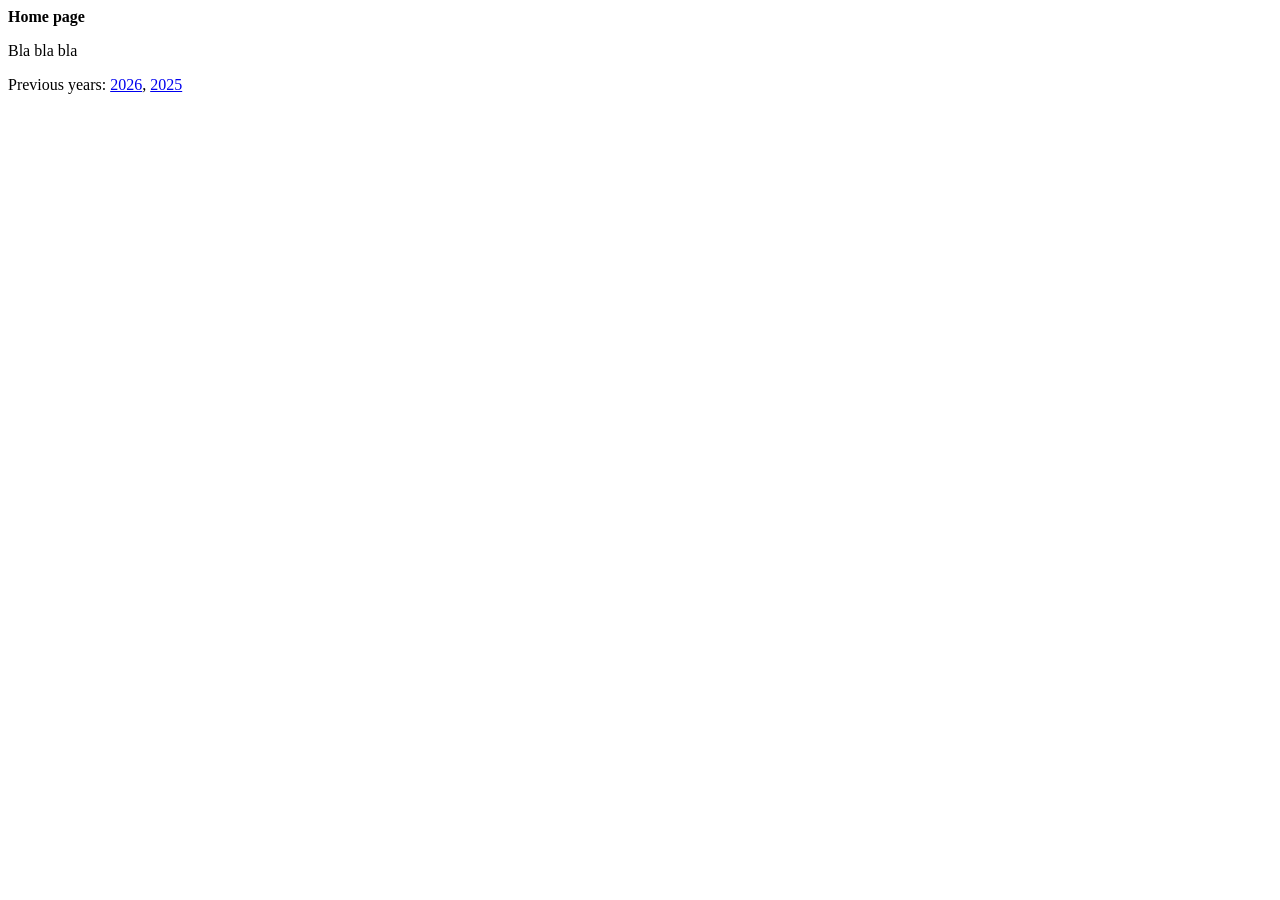
==== index.html @ 24512c8f "init test" ====
<!DOCTYPE HTML>

<html>
<head>
	
 <title>Home page</title>

</head>

<body>
<b>Home page</b>
<p>
Bla bla bla<p>

Previous years:
<a href="2026.html" target="_blank" rel="noopener noreferrer">2026</a>,
<a href="2025.html" target="_blank" rel="noopener noreferrer">2025</a>

</body>
</html>
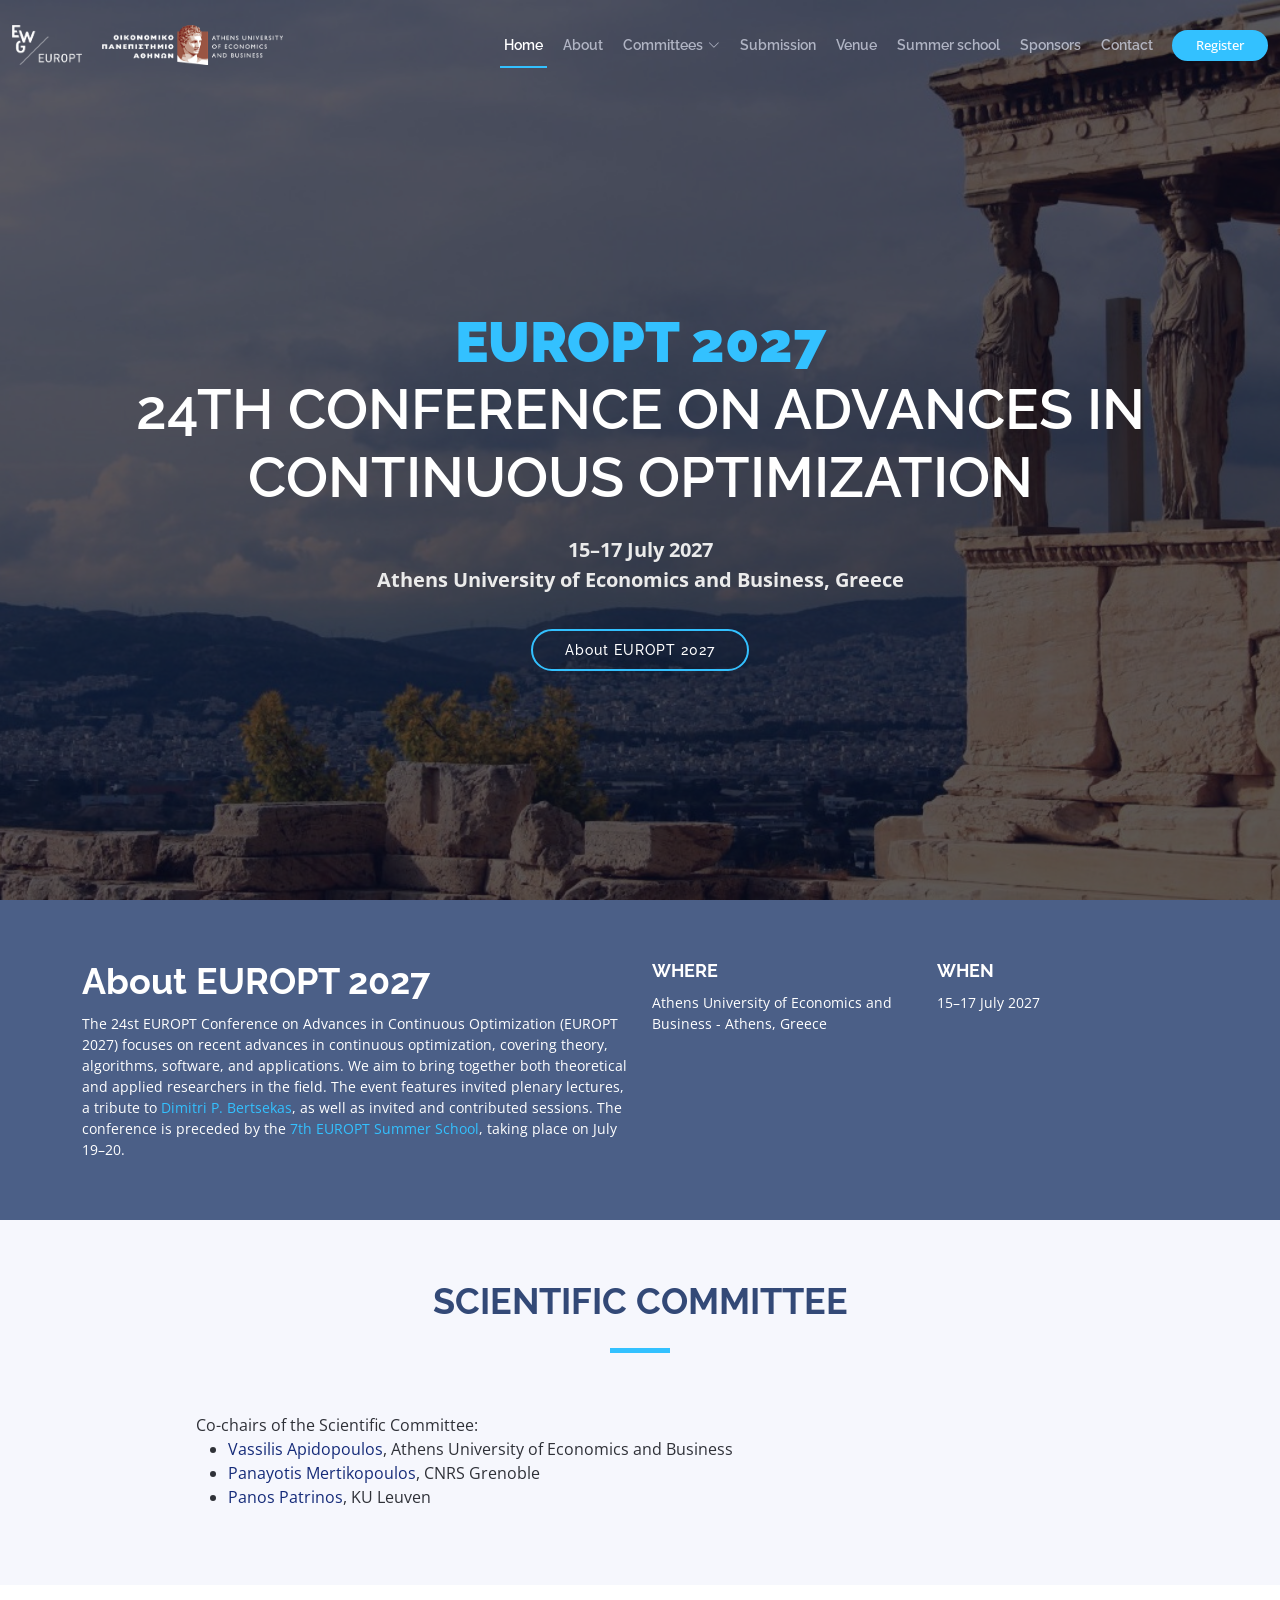
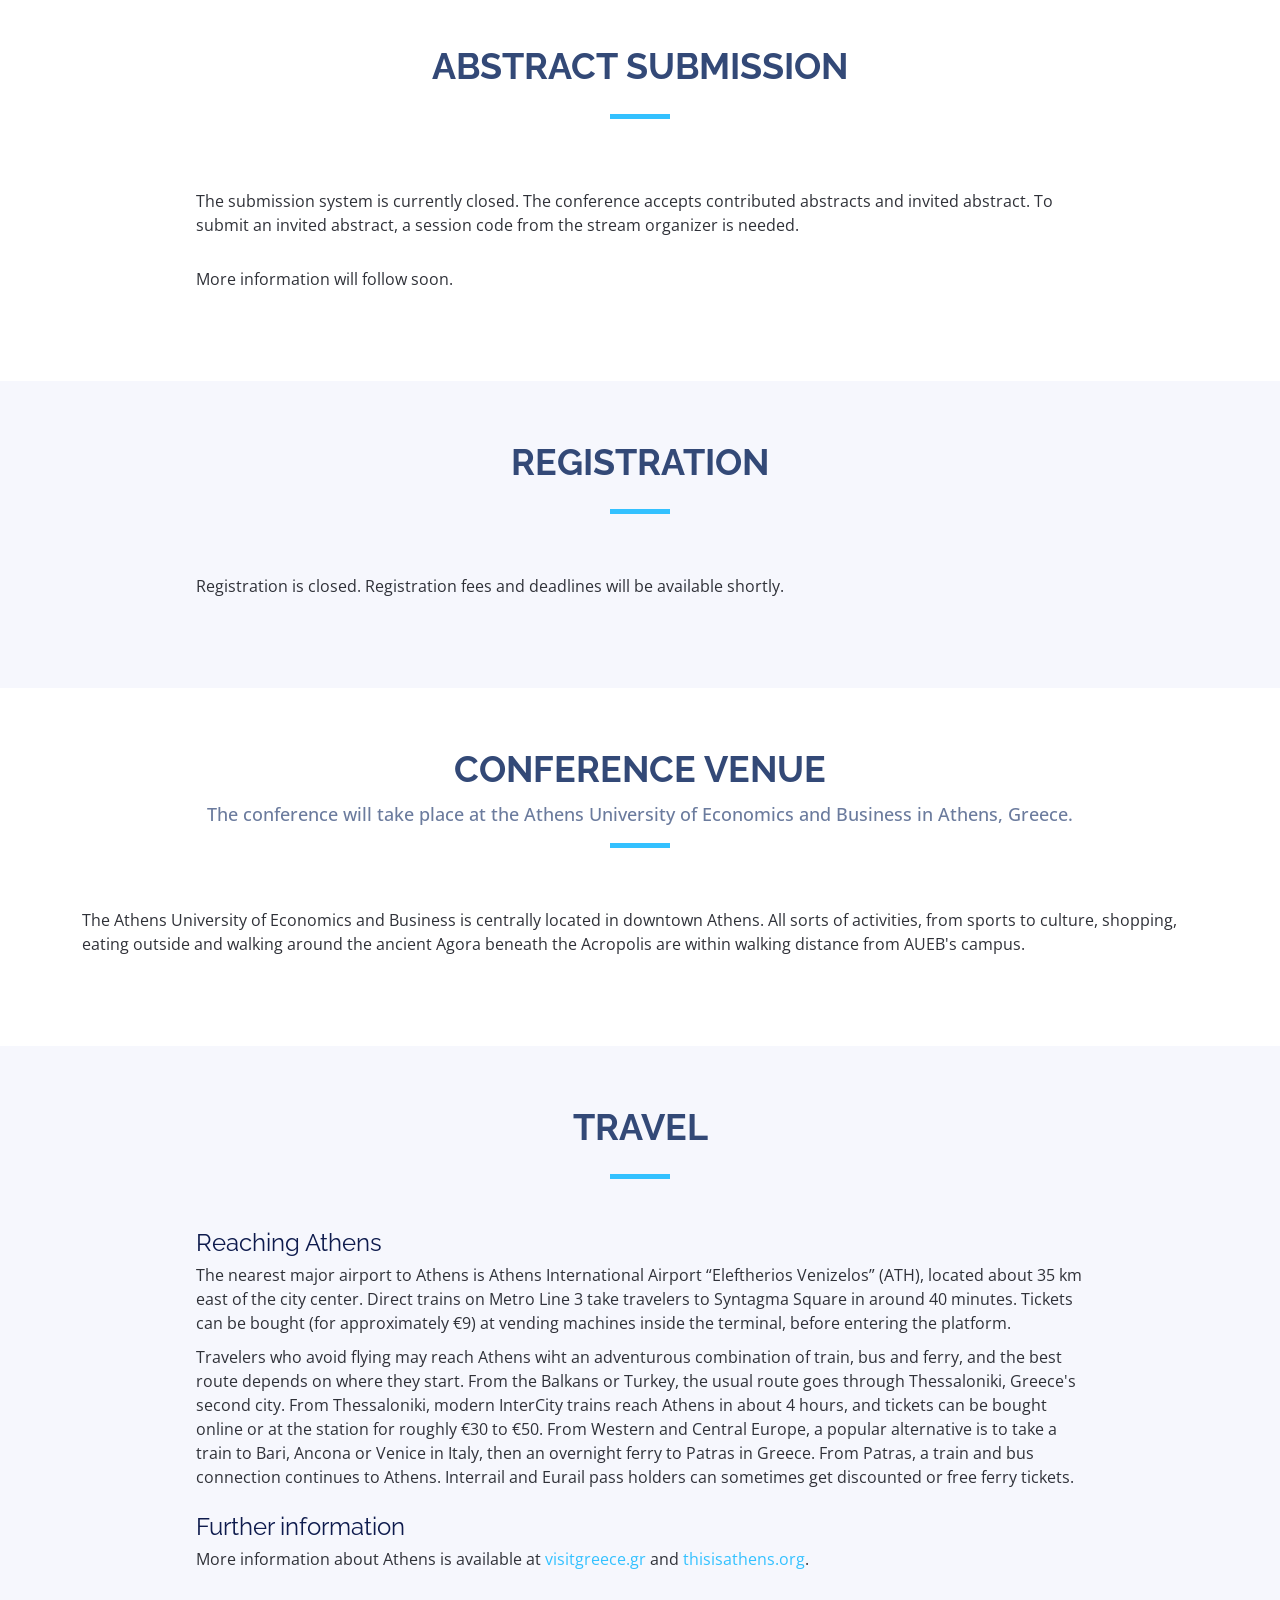
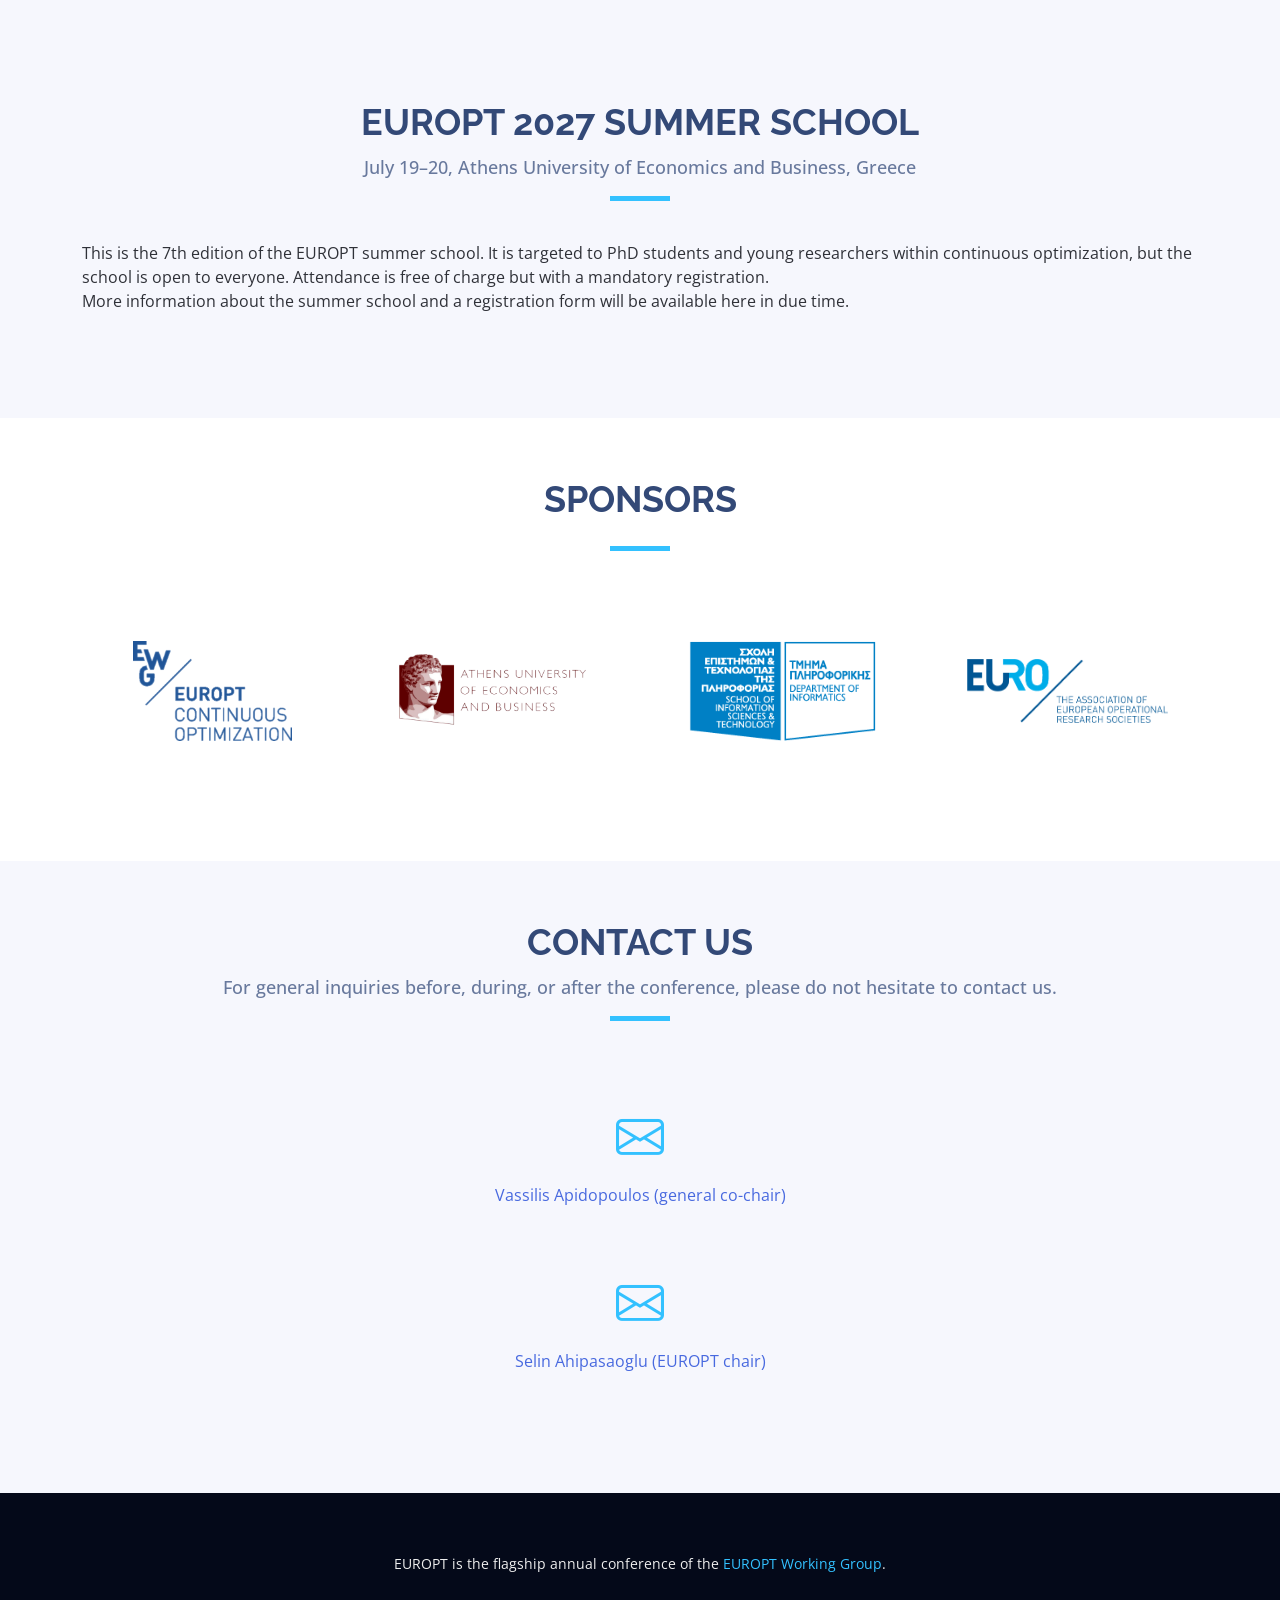
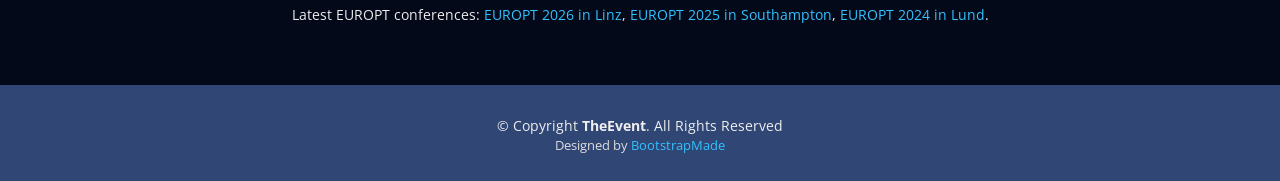
==== commit c9b2034e: "init europt 2027" ====
--- a/index.html
+++ b/index.html
@@ -1,20 +1,489 @@
-<!DOCTYPE HTML>
-
-<html>
+<!DOCTYPE html>
+<html lang="en">
+
 <head>
-	
- <title>Home page</title>
-
+  <meta charset="utf-8">
+  <meta content="width=device-width, initial-scale=1.0" name="viewport">
+  <meta name="robots" content="noindex">
+
+  <title>EUROPT 2027 - Athens University of Economics and Business</title>
+  <meta
+    content="The 24th EUROPT Conference on Advances in Continuous Optimization (EUROPT 2027) focuses on recent advances on continuous optimization, covering theory, algorithms, software, and applications. EUROPT 2027 takes place at Athens University of Economics and Business, Greece, on July 15&#8211;17, 2027."
+    name="description">
+  <meta content="" name="keywords">
+
+  <!-- Favicons -->
+  <link href="assets/europt2027/assets/img/favicon_europt.png" rel="icon">
+  <link href="assets/europt2027/assets/img/apple-touch-icon_EUROPT.png" rel="apple-touch-icon">
+
+  <!-- Google Fonts -->
+  <link href="https://fonts.googleapis.com/css?family=Open+Sans:300,300i,400,400i,700,700i|Raleway:300,400,500,700,800"
+    rel="stylesheet">
+
+  <!-- Vendor CSS Files -->
+  <!--<link href="assets/europt2027/assets/vendor/aos/aos.css" rel="stylesheet">-->
+  <link href="assets/europt2027/assets/vendor/bootstrap/css/bootstrap.min.css" rel="stylesheet">
+  <link href="assets/europt2027/assets/vendor/bootstrap-icons/bootstrap-icons.css" rel="stylesheet">
+  <link href="assets/europt2027/assets/vendor/glightbox/css/glightbox.min.css" rel="stylesheet">
+  <link href="assets/europt2027/assets/vendor/swiper/swiper-bundle.min.css" rel="stylesheet">
+
+  <!-- Template Main CSS File -->
+  <link href="assets/europt2027/assets/css/style.css" rel="stylesheet">
+
+  <!-- =======================================================
+  * Template Name: TheEvent
+  * Updated: Sep 18 2023 with Bootstrap v5.3.2
+  * Template URL: https://bootstrapmade.com/theevent-conference-event-bootstrap-template/
+  * Author: BootstrapMade.com
+  * License: https://bootstrapmade.com/license/
+  ======================================================== -->
 </head>
 
 <body>
-<b>Home page</b>
-<p>
-Bla bla bla<p>
-
-Previous years:
-<a href="2026.html" target="_blank" rel="noopener noreferrer">2026</a>,
-<a href="2025.html" target="_blank" rel="noopener noreferrer">2025</a>
+
+  <!-- ======= Header ======= -->
+  <header id="header" class="d-flex align-items-center ">
+    <div class="container-fluid container-xxl d-flex align-items-center setwidth">
+
+      <div id="logo" class="me-auto">
+        <a href="index.html" class="scrollto">
+          <img src="assets/europt2027/assets/img/EUROPT_logo_white_cropped.png" alt="" title="">
+        </a>
+        &nbsp;&nbsp;&nbsp;
+        <a href="index.html" class="scrollto">
+          <img src="assets/europt2027/assets/img/venue/logo_aueb.png" alt="" title="">
+        </a>
+      </div>
+
+      <!--<nav id="navbar" class="navbar order-last order-lg-0">-->
+      <nav id="navbar" class="navbar custom-order">
+        <ul>
+          <li><a class="nav-link scrollto active" href="index.html#hero">Home</a></li>
+          <li><a class="nav-link scrollto" href="index.html#about">About</a></li>
+          <li class="dropdown"><a href="index.html#" onclick="event.preventDefault();">Committees<i
+                class="bi bi-chevron-down"></i></a>
+            <ul>
+              <li><a class="nav-link scrollto" href="index.html#committee">Scientific Committee</a></li>
+            </ul>
+          </li>
+          <li><a class="nav-link scrollto" href="index.html#submission">Submission</a></li>
+          <li><a class="nav-link scrollto" href="index.html#venue">Venue</a></li>
+          <li><a class="nav-link scrollto" href="index.html#summer-school">Summer school</a></li>
+          <li><a class="nav-link scrollto" href="index.html#supporters">Sponsors</a></li>
+          <li><a class="nav-link scrollto" href="index.html#contact">Contact</a></li>
+        </ul>
+        <i class="bi bi-list mobile-nav-toggle"></i>
+      </nav>
+      <a class="registerbutton scrollto" href="index.html#register">Register</a>
+
+    </div>
+  </header><!-- End Header -->
+
+  <!-- ======= Hero Section ======= -->
+  <section id="hero">
+    <div class="hero-container"> <!-- data-aos="zoom-in" -->
+      <h1 class="mb-4 pb-0"><strong>EUROPT 2027</strong><br>24th Conference on Advances in<br>Continuous Optimization
+      </h1>
+      <p class="mb-4 pb-0">15&#8211;17 July 2027<br>Athens University of Economics and Business, Greece</p>
+      <a href="index.html#about" class="about-btn scrollto">About EUROPT 2027</a>
+    </div>
+  </section><!-- End Hero Section -->
+
+  <main id="main">
+
+    <!-- ======= About Section ======= -->
+    <section id="about">
+      <div class="container position-relative">
+        <div class="row">
+          <div class="col-lg-6">
+            <h2>About EUROPT 2027</h2>
+            <p>The 24st EUROPT Conference on Advances in Continuous Optimization (EUROPT 2027) focuses on recent
+              advances in continuous optimization, covering theory, algorithms, software, and applications. We aim to
+              bring together both theoretical and applied researchers in the field. The event features invited plenary
+              lectures, a tribute to <a href="https://www.mit.edu/~dimitrib/home.html" target="_blank" rel="noopener norefrrer">Dimitri P.
+                Bertsekas</a>, as well as invited and contributed sessions. The conference is preceded by the <a
+                href="index.html#summer-school">7th EUROPT Summer School</a>, taking place on July 19&#8211;20.</p>
+          </div>
+          <div class="col-lg-3">
+            <h3>Where</h3>
+            <p>Athens University of Economics and Business - Athens, Greece</p>
+          </div>
+          <div class="col-lg-3">
+            <h3>When</h3>
+            <p>15&#8211;17 July 2027</p>
+          </div>
+        </div>
+      </div>
+    </section><!-- End About Section -->
+
+
+    <!-- ======= Speakers Section ======= -->
+    <!--<section id="speakers">
+      <div class="container">
+        <div class="section-header">
+          <h2>Plenary Speakers</h2>
+          <p>Plenary speakers at EUROPT 2027.</p>
+        </div>
+        <p>Under construction...</p>
+      </div>
+    </section>-->
+    <!-- End Speakers Section -->
+
+
+
+    <!-- ======= Streams Section ======= -->
+    <!--<section id="streams" class="section-with-bg">
+
+      <div class="container">
+        <div class="section-header">
+          <h2>Streams and stream organizers</h2>
+          <p>The conference will have invited sessions on the following topics.</p>
+        </div>
+        <p>Under construction...</p>
+      </div>
+    </section>-->
+    <!-- End Streams Section -->
+
+
+
+
+    <!-- ======= Schedule Section ======= -->
+    <!-- End Schedule Section -->
+
+
+
+
+    <!-- ======= Committees Section ======= -->
+    <section id="committee" class="section-with-bg">
+
+      <div class="container">
+        <div class="section-header">
+          <h2>Scientific committee</h2>
+          <p></p>
+        </div>
+
+        <div class="row committee-container">
+
+          <div class="committee">
+            Co-chairs of the Scientific Committee:
+            <div class="row">
+
+              <div class="col-md-12">
+
+                <ul>
+                  <li><a href="https://vassilisapid.github.io/" target="_blank" rel="noopener noreferrer">Vassilis Apidopoulos</a>, Athens University of Economics and Business</li>
+                  <li><a href="https://scholar.google.com/citations?user=xsusqPYAAAAJ&hl=en" target="_blank" rel="noopener noreferrer">Panayotis Mertikopoulos</a>, CNRS Grenoble</li>
+                  <li><a href="https://homes.esat.kuleuven.be/~ppatrino/" target="_blank" rel="noopener noreferrer">Panos Patrinos</a>, KU Leuven</li>
+                </ul>
+
+              </div>
+            </div>
+          </div>
+        </div>
+      </div>
+    </section><!-- End Committees Section -->
+
+
+
+
+    <!-- ======= Submission Section ======= -->
+    <section id="submission">
+
+      <div class="container">
+        <div class="section-header">
+          <h2>Abstract Submission</h2>
+          <p></p>
+        </div>
+
+        <div class="row submission-container">
+
+          <div class="submission">
+
+            <div class="row">
+
+              <div class="col-md-12">
+                <p>The submission system is currently closed.
+                  The conference accepts contributed abstracts and invited abstract. To submit an invited abstract, a
+                  session code from the stream organizer is needed.</p>
+
+                  <p>More information will follow soon.</p>
+                  <!--Please, find our call for contributions <a
+                    href="assets/europt2027/assets/pdfs/call_for_papers.pdf" target="_blank"
+                    rel="noopener norefrrer">here</a>.-->
+
+
+
+                <!--<h4>Important dates</h4>
+                <p>
+                  Abstract submission deadline: ..., 2027<br>
+                  Abstract acceptance: ..., 2027
+                </p>-->
+              </div>
+            </div>
+
+          </div>
+
+        </div>
+      </div>
+
+    </section><!-- End Submission Section -->
+
+
+
+    <!-- ======= Register Section ======= -->
+    <section id="register" class="section-with-bg">
+      <div class="container">
+
+        <div class="section-header">
+          <h2>Registration</h2>
+          <p></p>
+        </div>
+
+        <div class="row register-container">
+
+          <div class="register">
+
+            <div class="row">
+              <div class="col-lg-12">
+                <p>Registration is closed. Registration fees and deadlines will be available shortly.
+
+    </section><!-- End Register Section -->
+
+
+
+    <!-- ======= Venue Section ======= -->
+    <section id="venue">
+
+      <div class="container">
+
+        <div class="section-header">
+          <h2>Conference Venue</h2>
+          <p>The conference will take place at the Athens University of Economics and Business in Athens, Greece.</p>
+        </div>
+
+        <div class="row g-0">
+          <p>The Athens University of Economics and Business is centrally located in downtown Athens. All sorts of activities, from sports to culture, shopping, eating outside and walking around the ancient Agora beneath the Acropolis are within walking distance from AUEB's campus.</p>
+        </div>
+
+      </div>
+
+    </section><!-- End Venue Section -->
+
+
+    <!-- ======= Travel Section ======= -->
+    <section id="travel" class="section-with-bg">
+
+      <div class="container">
+        <div class="section-header">
+          <h2>Travel</h2>
+          <p></p>
+        </div>
+
+        <div class="row travel-container">
+
+          <div class="travel">
+            <h4>Reaching Athens</h4>
+            <p>The nearest major airport to Athens is Athens International Airport “Eleftherios Venizelos” (ATH), located about 35 km east of the city center.
+              Direct trains on Metro Line 3 take travelers to Syntagma Square in around 40 minutes. Tickets can be bought (for approximately &#x20AC;9) at vending 
+              machines inside the terminal, before entering the platform.</p>
+
+            <p>Travelers who avoid flying may reach Athens wiht an adventurous combination of train, bus and ferry, and the best route depends on where they start.
+              From the Balkans or Turkey, the usual route goes through Thessaloniki, Greece's second city.
+              From Thessaloniki, modern InterCity trains reach Athens in about 4 hours, and tickets can be bought online or at the station for roughly &#x20AC;30 to &#x20AC;50.
+              From Western and Central Europe, a popular alternative is to take a train to Bari, Ancona or Venice in Italy, then an overnight ferry to Patras in Greece.
+              From Patras, a train and bus connection continues to Athens. Interrail and Eurail pass holders can sometimes get discounted or free ferry tickets.</p>
+
+            <br>
+
+            <h4>Further information</h4>
+            <p>
+              More information about Athens is available at
+              <a href="https://www.visitgreece.gr/en/mainland/attica/athens" target="_blank" rel="noopener norefrrer">visitgreece.gr</a>
+              and
+              <a href="https://www.thisisathens.org/" target="_blank" rel="noopener norefrrer">thisisathens.org</a>.
+            </p>
+          </div>
+
+        </div>
+      </div>
+
+    </section><!-- End Travel Section -->
+
+
+
+    
+
+    <!-- ======= Organizers Section ======= -->
+    <!--<section id="organizers">
+      <div class="container">
+        <div class="section-header">
+          <h2>Organizing Committee</h2>
+        </div>
+        Under construction...
+      </div>
+
+    </section>-->
+    <!-- End Organizers Section -->
+
+
+
+
+    <!-- ======= Summer School Details Section ======= -->
+    <section id="summer-school" class="section-with-bg">
+      <div class="container">
+        <div class="section-header">
+          <h2 class="speaker-title">EUROPT 2027 Summer School</h2>
+          <p>July 19&#8211;20, Athens University of Economics and Business, Greece</p>
+        </div>
+        <div class="row">
+          <div class="col-md-12 summer-school-info">
+            This is the 7th edition of the EUROPT summer school. It is targeted to PhD students and young researchers within continuous optimization, but the school is open to everyone.
+            Attendance is free of charge but with a mandatory registration.
+            
+            <p>More information about the summer school and a registration form will be available here in due time.</p>
+          </div>
+        </div>
+      </div>
+
+    </section>
+
+
+
+
+
+
+    <!-- ======= Supporters Section ======= -->
+    <section id="supporters">
+
+      <div class="container">
+        <div class="section-header">
+          <h2>Sponsors</h2>
+        </div>        
+
+        <div class="row no-gutters supporters-wrap clearfix justify-content-center rol-cols-lg-3">
+
+          <div class="col-lg-3 col-md-3 col-6">
+            <div class="supporter-logo">
+              <a href="https://www.euro-online.org/websites/continuous-optimization/" target="_blank"
+                rel="noopener norefrrer"><img src="assets/europt2027/assets/img/supporters/EUROPT_logo_transp.png"
+                  class="img-fluid" alt=""></a>
+            </div>
+          </div>
+
+          <div class="col-lg-3 col-md-4 col-6">
+            <div class="supporter-logo">
+              <a href="https://www.aueb.gr" target="_blank" rel="noopener norefrrer"><img
+                  src="assets/europt2027/assets/img/supporters/aueb.png" class="img-fluid" alt=""></a>
+            </div>
+          </div>
+
+          <div class="col-lg-3 col-md-3 col-6">
+            <div class="supporter-logo">
+              <a href="https://www.dept.aueb.gr/en/cs" target="_blank" rel="noopener norefrrer"><img
+                  src="assets/europt2027/assets/img/supporters/aueb_informatics.png" class="img-fluid" alt=""></a>
+            </div>
+          </div>
+
+          <div class="col-lg-3 col-md-4 col-6">
+            <div class="supporter-logo">
+              <a href="https://www.euro-online.org/" target="_blank" rel="noopener norefrrer"><img
+                  src="assets/europt2027/assets/img/supporters/Euro_Logo2.png" class="img-fluid" alt="">
+              </a>
+            </div>
+          </div>
+        </div>
+
+      </div>
+
+    </section><!-- End Sponsors Section -->
+
+
+
+    <!-- ======= Contact Section ======= -->
+    <section id="contact" class="section-with-bg">
+
+      <div class="container">
+
+        <div class="section-header">
+          <h2>Contact Us</h2>
+          <p>For general inquiries before, during, or after the conference, please do not hesitate to contact us.</p>
+        </div>
+
+        <div class="row contact-info">
+          <center>
+            
+              <div class="contact-email">
+                <a href="mailto:vassilis.apid@aueb.gr"><i class="bi bi-envelope"></i></a>
+                <p><a href="mailto:vassilis.apid@aueb.gr">Vassilis Apidopoulos (general co-chair)</a></p>
+              </div>
+            
+            <!--<div class="col-md-4">-->
+              <div class="contact-email">
+                <a href="mailto:S.D.Ahipasaoglu@soton.ac.uk"><i class="bi bi-envelope"></i></a>
+                <p><a href="mailto:S.D.Ahipasaoglu@soton.ac.uk">Selin Ahipasaoglu (EUROPT chair)</a></p>
+              </div>
+          </center>
+        </div>
+      </div>
+    </section><!-- End Contact Section -->
+
+  </main><!-- End #main -->
+
+  <!-- ======= Footer ======= -->
+
+  <footer id="footer">
+    <div class="footer-top">
+      <div class="container">
+        <div class="row">
+
+
+          <center>
+            <p>EUROPT is the flagship annual conference of the <a
+                href="https://www.euro-online.org/websites/continuous-optimization/" target="_blank"
+                rel="noopener noreferrer">EUROPT Working Group</a>.</p>
+            <p>Latest EUROPT conferences:
+              <a href="https://www.jku.at/en/institute-of-business-analytics-and-technology-transformation/conference-europt-2026/" target="_blank" rel="noopener noreferrer">EUROPT 2026 in Linz</a>,
+              <a href="https://europt2025.org/" target="_blank" rel="noopener noreferrer">EUROPT 2025 in Southampton</a>,
+              <a href="https://europt2024.event.lu.se/" target="_blank" rel="noopener noreferrer">EUROPT 2024 in Lund</a>.
+            </p>
+          </center>
+
+        </div>
+
+      </div>
+    </div>
+    </div>
+
+
+    <div class="container">
+      <div class="copyright">
+        &copy; Copyright <strong>TheEvent</strong>. All Rights Reserved
+      </div>
+      <div class="credits">
+        <!--
+        All the links in the footer should remain intact.
+        You can delete the links only if you purchased the pro version.
+        Licensing information: https://bootstrapmade.com/license/
+        Purchase the pro version with working PHP/AJAX contact form: https://bootstrapmade.com/buy/?theme=TheEvent
+      -->
+        Designed by <a href="https://bootstrapmade.com/" target="_blank">BootstrapMade</a>
+      </div>
+    </div>
+  </footer><!-- End  Footer -->
+
+  <a href="index.html#" class="back-to-top d-flex align-items-center justify-content-center"><i
+      class="bi bi-arrow-up-short"></i></a>
+
+  <!-- Vendor JS Files -->
+  <!--  <script src="assets/europt2027/assets/vendor/aos/aos.js"></script>-->
+  <script src="assets/europt2027/assets/vendor/bootstrap/js/bootstrap.bundle.min.js"></script>
+  <script src="assets/europt2027/assets/vendor/glightbox/js/glightbox.min.js"></script>
+  <script src="assets/europt2027/assets/vendor/swiper/swiper-bundle.min.js"></script>
+  <script src="assets/europt2027/assets/vendor/php-email-form/validate.js"></script>
+
+  <!-- Template Main JS File -->
+  <script src="assets/europt2027/assets/js/main.js"></script>
 
 </body>
-</html>
+
+</html>
--- a/assets/europt2027/assets/css/style.css
+++ b/assets/europt2027/assets/css/style.css
@@ -0,0 +1,2464 @@
+/**
+* Template Name: TheEvent
+* Updated: Sep 18 2023 with Bootstrap v5.3.2
+* Template URL: https://bootstrapmade.com/theevent-conference-event-bootstrap-template/
+* Author: BootstrapMade.com
+* License: https://bootstrapmade.com/license/
+*/
+
+/*--------------------------------------------------------------
+# General
+--------------------------------------------------------------*/
+body {
+  background: #fff;
+  color: #2f3138;
+  font-family: "Open Sans", sans-serif;
+}
+
+a {
+    /*color: #f82249;*/
+    color: #33C1FF;
+  text-decoration: none;
+  transition: 0.5s;
+}
+
+a:hover,
+a:active,
+a:focus {
+    /*color: #f8234a;*/
+    color: #33C1FF;
+  outline: none;
+  text-decoration: none;
+}
+
+p {
+  padding: 0;
+  margin: 0 0 30px 0;
+}
+
+h1,
+h2,
+h3,
+h4,
+h5,
+h6 {
+  font-family: "Raleway", sans-serif;
+  font-weight: 400;
+  margin: 0 0 20px 0;
+  padding: 0;
+  color: #0e1b4d;
+}
+
+.main-page {
+  margin-top: 70px;
+}
+
+/* Prelaoder */
+#preloader {
+  position: fixed;
+  left: 0;
+  top: 0;
+  z-index: 999;
+  width: 100%;
+  height: 100%;
+  overflow: visible;
+  background: #fff url("https://europt2024.event.lu.se/assets/img/preloader.svg") no-repeat center center;
+}
+
+/*--------------------------------------------------------------
+# Back to top button
+--------------------------------------------------------------*/
+.back-to-top {
+  position: fixed;
+  visibility: hidden;
+  opacity: 0;
+  right: 15px;
+  bottom: 15px;
+  z-index: 996;
+  /*background: #f82249;*/
+  background: #33C1FF;
+  width: 40px;
+  height: 40px;
+  border-radius: 50px;
+  transition: all 0.4s;
+}
+
+.back-to-top i {
+  font-size: 28px;
+  color: #fff;
+  line-height: 0;
+}
+
+.back-to-top:hover {
+    /*background: #f94a6a;*/
+      background: #33C1FF;
+  color: #fff;
+}
+
+.back-to-top.active {
+  visibility: visible;
+  opacity: 1;
+}
+
+/* Sections Header
+--------------------------------*/
+.section-header {
+  margin-bottom: 60px;
+  position: relative;
+  padding-bottom: 20px;
+}
+
+.section-header::before {
+  content: "";
+  position: absolute;
+  display: block;
+  width: 60px;
+  height: 5px;
+/*  background: #f82249;*/
+  background: #33C1FF;
+  bottom: 0;
+  left: calc(50% - 30px);
+}
+
+.section-header h2 {
+  font-size: 36px;
+  text-transform: uppercase;
+  text-align: center;
+  font-weight: 700;
+  margin-bottom: 10px;
+  color: rgba(44, 67, 115, 0.97);
+}
+
+.section-header p {
+  text-align: center;
+  padding: 0;
+  margin: 0;
+  font-size: 18px;
+  font-weight: 500;
+  /*color: #9195a2;*/
+  color: rgba(44, 67, 115, 0.7);
+}
+
+.section-with-bg {
+  background-color: #f6f7fd;
+}
+
+/*--------------------------------------------------------------
+# Header
+--------------------------------------------------------------*/
+#header {
+  height: 90px;
+  position: fixed;
+  left: 0;
+  top: 0;
+  right: 0;
+  transition: all 0.5s;
+  z-index: 997;
+  /*width: 100%; 
+    box-sizing: border-box; 
+    overflow-x: hidden;  */
+  /*width: 100vw;*/
+}
+
+#header .setwidth {
+    width: 100vw;
+}
+
+
+#header.header-scrolled,
+#header.header-inner {
+    /*background: rgba(6, 12, 34, 0.98); default color*/
+    background: rgba(44, 67, 115, 0.98); /*color #2c4373*/
+  height: 70px;
+}
+
+#header #logo h1 {
+  font-size: 36px;
+  margin: 0;
+  font-family: "Raleway", sans-serif;
+  font-weight: 700;
+  letter-spacing: 3px;
+  text-transform: uppercase;
+}
+
+#header #logo h1 span {
+    /*color: #f82249;*/
+    color: #33C1FF;
+}
+
+#header #logo h1 a,
+#header #logo h1 a:hover {
+  color: #fff;
+}
+
+#header #logo img {
+  padding: 0;
+  margin: 0;
+  max-height: 40px;
+}
+
+@media (max-width: 1180px) {
+  #header #logo img {
+    max-height: 30px;
+  }
+}
+
+
+/*--------------------------------------------------------------
+# Register Button
+--------------------------------------------------------------*/
+.registerbutton {
+  color: #fff;
+  /*background: #f82249;*/
+  background: #33C1FF;
+  padding: 7px 22px;
+  margin: 0 0 0 15px;
+  border-radius: 50px;
+  /*border: 2px solid #f82249;*/
+  border: 2px solid #33C1FF;
+  
+  transition: all ease-in-out 0.3s;
+  font-weight: 500;
+  line-height: 1;
+  font-size: 13px;
+  white-space: nowrap;
+}
+
+.registerbutton:hover {
+  background: none;
+  color: #fff;
+}
+
+.registerbutton:focus {
+  color: #fff;
+}
+
+@media (max-width: 992px) {
+  .registerbutton {
+    margin: 0 15px 0 0;
+  }
+}
+
+/*--------------------------------------------------------------
+# Navigation Menu
+--------------------------------------------------------------*/
+/**
+* Desktop Navigation 
+*/
+.navbar {
+    padding: 0;
+}
+
+.navbar ul {
+  margin: 0;
+  padding: 0;
+  display: flex;
+  list-style: none;
+  align-items: center;
+}
+
+.navbar li {
+  position: relative;
+}
+
+.navbar>ul>li {
+  white-space: nowrap;
+  padding: 10px 0 10px 12px;
+}
+
+.navbar span,
+.navbar a,
+.navbar a:focus {
+  display: flex;
+  align-items: center;
+  justify-content: space-between;
+  color: rgba(202, 206, 221, 0.8);
+  font-family: "Raleway", sans-serif;
+  font-weight: 600;
+  font-size: 14px;
+  white-space: nowrap;
+  transition: 0.3s;
+  position: relative;
+  padding: 6px 4px;
+}
+
+.navbar a i,
+.navbar a:focus i {
+  font-size: 12px;
+  line-height: 0;
+  margin-left: 5px;
+}
+
+.navbar>ul>li>span:before,
+.navbar>ul>li>a:before {
+  content: "";
+  position: absolute;
+  width: 0;
+  height: 2px;
+  bottom: -6px;
+  left: 0;
+  /*background-color: #f82249;*/
+  background-color: #33c1ff;
+  visibility: hidden;
+  transition: all 0.3s ease-in-out 0s;
+}
+
+.navbar span:hover:before,
+.navbar li:hover>span:before,
+.navbar a:hover:before,
+.navbar li:hover>a:before,
+.navbar .active:before {
+  visibility: visible;
+  width: 100%;
+}
+
+.navbar span:hover,
+.navbar a:hover,
+.navbar .active,
+.navbar .active:focus,
+.navbar li:hover>a {
+  color: #fff;
+}
+
+.navbar .dropdown ul {
+  display: block;
+  position: absolute;
+  left: 12px;
+  top: calc(100% + 30px);
+  margin: 0;
+  padding: 10px 0;
+  z-index: 99;
+  opacity: 0;
+  visibility: hidden;
+  background: #fff;
+  box-shadow: 0px 0px 30px rgba(127, 137, 161, 0.25);
+  transition: 0.3s;
+}
+
+.navbar .dropdown ul li {
+  min-width: 200px;
+}
+
+.navbar .dropdown ul a {
+  padding: 10px 20px;
+  font-size: 14px;
+  text-transform: none;
+  color: #060c22;/*2c4373*/
+}
+
+.navbar .dropdown ul a i {
+  font-size: 12px;
+}
+
+.navbar .dropdown ul a:hover,
+.navbar .dropdown ul .active:hover,
+.navbar .dropdown ul li:hover>a {
+    /*color: #f82249;*/
+    color: #33c1ff;
+}
+
+.navbar .dropdown>ul>li> a:focus {
+ color: #060c22;
+}
+
+.navbar .dropdown:hover>ul {
+  opacity: 1;
+  top: 100%;
+  visibility: visible;
+}
+
+.navbar .dropdown .dropdown ul {
+  top: 0;
+  left: calc(100% - 30px);
+  visibility: hidden;
+}
+
+.navbar .dropdown .dropdown:hover>ul {
+  opacity: 1;
+  top: 0;
+  left: 100%;
+  visibility: visible;
+}
+
+@media (max-width: 1366px) {
+  .navbar .dropdown .dropdown ul {
+    left: -90%;
+  }
+
+  .navbar .dropdown .dropdown:hover>ul {
+    left: -100%;
+  }
+}
+
+.custom-order {
+    order: 1; /* Default order */
+}
+
+@media (min-width: 1180px) {
+    .custom-order {
+        order: 0; /* New order at your custom breakpoint */
+    }
+}
+
+
+/**
+* Mobile Navigation 
+*/
+.mobile-nav-toggle {
+  color: #fff;
+  font-size: 28px;
+  cursor: pointer;
+  display: none;
+  line-height: 0;
+  transition: 0.5s;
+}
+
+@media (max-width: 1180px) {
+  .mobile-nav-toggle {
+    display: block;
+  }
+
+  .navbar ul {
+    display: none;
+  }
+}
+
+.navbar-mobile {
+  position: fixed;
+  overflow: hidden;
+  top: 0;
+  right: 0;
+  left: 0;
+  bottom: 0;
+  /*background: rgba(0, 0, 0, 0.9);*/
+  background: rgba(44, 67, 115, 0.98);
+  transition: 0.3s;
+  z-index: 999;
+}
+
+.navbar-mobile .mobile-nav-toggle {
+  position: absolute;
+  top: 15px;
+  right: 15px;
+}
+
+.navbar-mobile ul {
+  display: block;
+  position: absolute;
+  top: 55px;
+  right: 15px;
+  bottom: 15px;
+  left: 15px;
+  padding: 10px 0;
+  background-color: #fff;
+  overflow-y: auto;
+  transition: 0.3s;
+}
+
+.navbar-mobile>ul>li {
+  padding: 0;
+}
+
+
+.navbar-mobile span:hover:before,
+.navbar-mobile li:hover>span:before,
+.navbar-mobile a:hover:before,
+.navbar-mobile li:hover>a:before,
+.navbar-mobile .active:before {
+  visibility: hidden;
+}
+
+.navbar-mobile span,
+.navbar-mobile span:focus,
+.navbar-mobile a,
+.navbar-mobile a:focus {
+  padding: 10px 20px;
+  font-size: 15px;
+  /*color: #060c22;*/
+  color: rgba(44, 67, 115, 0.98); /*color #2c4373*/
+}
+
+.navbar-mobile span:hover,
+.navbar-mobile li:hover>span,
+.navbar-mobile a:hover,
+.navbar-mobile .active,
+.navbar-mobile li:hover>a {
+    /*color: #f82249;*/
+    color: #33c1ff;
+}
+
+.navbar-mobile .getstarted,
+.navbar-mobile .getstarted:focus {
+  margin: 15px;
+}
+
+.navbar-mobile .dropdown ul {
+  position: static;
+  display: none;
+  margin: 10px 20px;
+  padding: 10px 0;
+  z-index: 99;
+  opacity: 1;
+  visibility: visible;
+  background: #fff;
+  box-shadow: 0px 0px 30px rgba(127, 137, 161, 0.25);
+}
+
+.navbar-mobile .dropdown ul li {
+  min-width: 200px;
+}
+
+.navbar-mobile .dropdown ul span,
+.navbar-mobile .dropdown ul a {
+  padding: 10px 20px;
+}
+
+.navbar-mobile .dropdown ul span i,
+.navbar-mobile .dropdown ul a i {
+    font-size: 12px;
+}
+
+.navbar-mobile .dropdown ul span:hover,
+.navbar-mobile .dropdown ul li:hover>span,
+.navbar-mobile .dropdown ul a:hover,
+.navbar-mobile .dropdown ul .active:hover,
+.navbar-mobile .dropdown ul li:hover>a {
+    /*color: #f82249;*/
+    color: #33c1ff;
+}
+
+.navbar-mobile .dropdown>.dropdown-active {
+  display: block;
+}
+
+/*--------------------------------------------------------------
+# Hero Section
+--------------------------------------------------------------*/
+#hero {
+  width: 100%;
+  height: 100vh;
+  /*background: url(../img/hero-bg.jpg) top center;*/
+  background: url(../img/venue/acropolis_athens.jpg) top center;
+  background-size: cover;
+  overflow: hidden;
+  position: relative;
+}
+
+@media (min-width: 1024px) {
+  #hero {
+    background-attachment: fixed;
+  }
+}
+
+#hero:before {
+  content: "";
+  background: rgba(6, 12, 34, 0.65);
+  position: absolute;
+  bottom: 0;
+  top: 0;
+  left: 0;
+  right: 0;
+}
+
+#hero .copyright-text {
+    position: absolute;
+    bottom: 10px; 
+    right: 10px; 
+    color: white; 
+    /*background-color: rgba(0, 0, 0, 0.5); */
+    padding: 5px;
+    font-size: 0.9em;
+}
+
+#hero .hero-container {
+  position: absolute;
+  bottom: 0;
+  left: 0;
+  top: 90px;
+  right: 0;
+  display: flex;
+  justify-content: center;
+  align-items: center;
+  flex-direction: column;
+  text-align: center;
+  padding: 0 15px;
+  /* Center content vertically */
+  /* height: calc(100% - 90px); Adjust the height based on the top property */
+  /* Shift content upwards by 20% */
+  /* transform: translateY(0%); */
+}
+
+@media (max-width: 991px) {
+  #hero .hero-container {
+    top: 70px;
+  }
+}
+
+#hero h1 {
+  color: #fff;
+  font-family: "Raleway", sans-serif;
+  font-size: 56px;
+  font-weight: 600;
+  text-transform: uppercase;
+}
+
+#hero h1 span {
+    /*color: #f82249;*/
+    /*color: rgba(50,100,150,1);*/
+    color: #33C1FF;
+}
+
+#hero h1 strong {
+    /*color: #f82249;*/
+    /*color: rgba(50,100,150,1);*/
+    color: #33C1FF;
+}
+
+@media (max-width: 991px) {
+  #hero h1 {
+    font-size: 34px;
+  }
+}
+
+#hero p {
+  color: #ebebeb;
+  font-weight: 700;
+  font-size: 20px;
+}
+
+@media (max-width: 991px) {
+  #hero p {
+    font-size: 16px;
+  }
+}
+
+#hero .play-btn {
+  width: 94px;
+  height: 94px;
+  /*background: radial-gradient(#f82249 50%, rgba(101, 111, 150, 0.15) 52%);*/
+  background: radial-gradient(#33c1ff 50%, rgba(101, 111, 150, 0.15) 52%);
+  border-radius: 50%;
+  display: block;
+  position: relative;
+  overflow: hidden;
+}
+
+#hero .play-btn::after {
+  content: "";
+  position: absolute;
+  left: 50%;
+  top: 50%;
+  transform: translateX(-40%) translateY(-50%);
+  width: 0;
+  height: 0;
+  border-top: 10px solid transparent;
+  border-bottom: 10px solid transparent;
+  border-left: 15px solid #fff;
+  z-index: 100;
+  transition: all 400ms cubic-bezier(0.55, 0.055, 0.675, 0.19);
+}
+
+#hero .play-btn:before {
+  content: "";
+  position: absolute;
+  width: 120px;
+  height: 120px;
+  animation-delay: 0s;
+  animation: pulsate-btn 2s;
+  animation-direction: forwards;
+  animation-iteration-count: infinite;
+  animation-timing-function: steps;
+  opacity: 1;
+  border-radius: 50%;
+  /*border: 2px solid rgba(163, 163, 163, 0.4);*/
+  border: 2px solid rgba(51, 193, 255, 0.4);
+  top: -15%;
+  left: -15%;
+  /*background: rgba(198, 16, 0, 0);*/
+  background: rgba(51, 193, 255, 0);
+}
+
+#hero .play-btn:hover::after {
+    /*border-left: 15px solid #f82249;*/
+    border-left: 15px solid #33c1ff;
+  transform: scale(20);
+}
+
+#hero .play-btn:hover::before {
+  content: "";
+  position: absolute;
+  left: 50%;
+  top: 50%;
+  transform: translateX(-40%) translateY(-50%);
+  width: 0;
+  height: 0;
+  border: none;
+  border-top: 10px solid transparent;
+  border-bottom: 10px solid transparent;
+  border-left: 15px solid #fff;
+  z-index: 200;
+  animation: none;
+  border-radius: 0;
+}
+
+#hero .about-btn {
+  font-family: "Raleway", sans-serif;
+  font-weight: 500;
+  font-size: 14px;
+  letter-spacing: 1px;
+  display: inline-block;
+  padding: 12px 32px;
+  border-radius: 50px;
+  transition: 0.5s;
+  line-height: 1;
+  margin: 10px;
+  color: #fff;
+  animation-delay: 0.8s;
+  /*border: 2px solid #f82249;*/
+  border: 2px solid #33c1ff;
+}
+
+#hero .about-btn:hover {
+    /*background: #f82249;*/
+    background: #33c1ff;
+  color: #fff;
+}
+
+@keyframes pulsate-btn {
+  0% {
+    transform: scale(0.6, 0.6);
+    opacity: 1;
+  }
+
+  100% {
+    transform: scale(1, 1);
+    opacity: 0;
+  }
+}
+
+/*--------------------------------------------------------------
+# About Section
+--------------------------------------------------------------*/
+#about {
+  /*background: url("../img/about-bg.jpg");*/
+  background-size: cover;
+  overflow: hidden;
+  position: relative;
+  color: #fff;
+  padding: 60px 0 40px 0;
+}
+
+@media (min-width: 1024px) {
+  #about {
+    background-attachment: fixed;
+  }
+}
+
+#about:before {
+  content: "";
+  /*background: rgba(13, 20, 41, 0.8);*/
+  background: rgba(44, 67, 115, 0.85); /*color #2c4373*/
+  position: absolute;
+  bottom: 0;
+  top: 0;
+  left: 0;
+  right: 0;
+}
+
+#about h2 {
+  font-size: 36px;
+  font-weight: bold;
+  margin-bottom: 10px;
+  color: #fff;
+}
+
+#about h3 {
+  font-size: 18px;
+  font-weight: bold;
+  text-transform: uppercase;
+  margin-bottom: 10px;
+  color: #fff;
+}
+
+
+#about p {
+  font-size: 14px;
+  margin-bottom: 20px;
+  color: #fff;
+}
+
+/*--------------------------------------------------------------
+# Speakers Section
+--------------------------------------------------------------*/
+#speakers {
+  padding: 60px 0 30px 0;
+}
+
+#speakers .speaker {
+  position: relative;
+  overflow: hidden;
+  margin-bottom: 30px;
+}
+
+#speakers .speaker .details {
+/*    background: rgba(6, 12, 34, 0.76);*/
+    background: rgba(44, 67, 115, 0.97);
+  position: absolute;
+  left: 0;
+  bottom: -32px;
+  right: 0;
+  max-width: 400px;
+  box-sizing: border-box;
+  text-align: center;
+  padding-top: 8px;
+  transition: all 300ms cubic-bezier(0.645, 0.045, 0.355, 1);
+}
+
+#speakers .speaker .details h3 {
+  color: #fff;
+  font-size: 20px;
+  font-weight: 600;
+  margin-bottom: -2px;
+}
+
+#speakers .speaker .details p {
+  color: #fff;
+  font-size: 14px;
+  margin-bottom: 4px;
+  font-style: italic;
+}
+
+#speakers .speaker .details .social {
+    height: 32px;
+    position: relative;
+    display: flex;
+    justify-content: center;
+    max-width: 400px;
+    box-sizing: border-box;
+}
+
+#speakers .speaker .details .social i {
+  line-height: 0;
+  margin: 0 2px;
+}
+
+
+#speakers .speaker .details a {
+  color: #fff;
+}
+
+#speakers .speaker .details a:hover {
+    /*color: #f82249;*/
+    color: #33c1ff;
+}
+
+#speakers .speaker:hover .details {
+  bottom: 0;
+}
+
+/*#speakers .icon-hover {
+    position: relative;
+    display: flex;
+    justify-content: center;
+}*/
+
+#speakers .icon-hover {
+    position: relative;
+    margin: 0 5px;
+    /*display: flex;
+    justify-content: center;*/
+}
+
+
+/*#speakers .icon-hover img {
+    position: absolute;
+    left: 50%;
+    top: 0;
+    transition: opacity 0.3s ease;
+    transform: translateX(-50%);
+}*/
+
+#speakers .icon-hover img {
+    /*position: absolute;*/
+    /*left: 50%;*/
+    /*top: 0;*/
+    display: block;
+    width: 24px;
+    height: auto;
+    transition: opacity 0.3s ease;
+    /*transform: translateX(-50%);*/
+}
+
+#speakers .icon-hover img:hover {
+  opacity: 1;
+}
+
+#speakers .icon-hover:hover img.hover {
+  opacity: 0;
+}
+
+#speakers .icon-hover .alt-icon-hover {
+    position: absolute;
+    top: 0;
+    left: 0;
+    opacity: 0; /* Hide the hover image initially */
+    transition: opacity 0.3s ease; /* Smooth transition for hover effect */
+}
+
+#speakers .speakers-details .icon-hover-sd {
+    position: relative;
+    margin-left: 10px;
+}
+
+#speakers .speakers-details .icon-hover-sd img {
+    position: absolute;
+    left: 0;
+    top: 50%;
+    transform:translateY(-50%);
+    transition: opacity 0.3s ease;
+}
+
+#speakers .speakers-details .icon-hover-sd img:hover {
+  opacity: 0;
+}
+
+#speakers .speakers-details .icon-hover-sd:hover img.hover {
+  opacity: 1;
+}
+
+
+#speakers .speakers-details {
+  padding: 60px 0;
+}
+
+#speakers .speakers-details .details h2 {
+  color: #112363;
+  font-size: 28px;
+  font-weight: 700;
+  margin-bottom: 10px;
+}
+
+#speakers .modal-header h5 {
+  color: #112363;
+  font-size: 20px;
+  /*font-weight: 700;
+  margin-bottom: 10px;*/
+}
+
+#speakers .speakers-details .details .social {
+  margin-bottom: 15px;
+}
+
+#speakers .speakers-details .speaker-title {
+    display: flex;
+    align-items: center;
+    justify-content: center;
+}
+
+#speakers .speakers-details .details .social a {
+  background: #e9edfb;
+  color: #112363;
+  line-height: 1;
+  display: inline-block;
+  text-align: center;
+  border-radius: 50%;
+  width: 36px;
+  height: 36px;
+  display: inline-flex;
+  align-items: center;
+  justify-content: center;
+}
+
+
+
+
+#speakers .speakers-details .details .social a:hover {
+    /*background: #f82249;*/
+    background: #33c1ff;
+  color: #fff;
+}
+
+
+#speakers .speakers-details .details .social a i {
+  font-size: 16px;
+  line-height: 0;
+}
+
+#speakers .speakers-details .details p {
+  color: #112363;
+  font-size: 15px;
+  margin-bottom: 10px;
+}
+
+/*-------------------paste--------------------*/
+
+
+
+
+
+
+
+
+
+/*--------------------------------------------------------------
+# Schedule Section
+--------------------------------------------------------------*/
+#schedule {
+  padding: 60px 0 60px 0;
+}
+
+#schedule .nav-tabs {
+  text-align: center;
+  margin: auto;
+  display: block;
+  border-bottom: 0;
+  margin-bottom: 30px;
+}
+
+#schedule .nav-tabs li {
+  display: inline-block;
+  margin-bottom: 0;
+}
+
+#schedule .nav-tabs a {
+  border: none;
+  border-radius: 50px;
+  font-weight: 600;
+  /*background-color: #0e1b4d;*/
+  background-color: rgba(44, 67, 115, 0.97);
+  color: #fff;
+  padding: 10px 100px;
+}
+
+@media (max-width: 991px) {
+  #schedule .nav-tabs a {
+    padding: 8px 60px;
+  }
+}
+
+@media (max-width: 767px) {
+  #schedule .nav-tabs a {
+    padding: 8px 50px;
+  }
+}
+
+@media (max-width: 480px) {
+  #schedule .nav-tabs a {
+    padding: 8px 30px;
+  }
+}
+
+#schedule .nav-tabs a.active {
+    /*background-color: #f82249;*/
+    background-color: #33c1ff;
+    
+  color: #fff;
+}
+
+#schedule .sub-heading {
+  text-align: center;
+  font-size: 18px;
+  font-style: italic;
+  margin: 0 auto 30px auto;
+}
+
+@media (min-width: 991px) {
+  #schedule .sub-heading {
+    width: 75%;
+  }
+}
+
+#schedule .tab-pane {
+  transition: ease-in-out 0.2s;
+}
+
+#schedule .schedule-item {
+  border-bottom: 1px solid #cad4f6;
+  padding-top: 15px;
+  padding-bottom: 15px;
+  transition: background-color ease-in-out 0.3s;
+}
+
+#schedule .schedule-item:hover {
+  background-color: #fff;
+}
+
+#schedule .schedule-item time {
+  padding-bottom: 5px;
+  display: inline-block;
+}
+
+#schedule .schedule-item .speaker {
+  width: 60px;
+  height: 60px;
+  overflow: hidden;
+  border-radius: 50%;
+  float: left;
+  margin: 0 10px 10px 0;
+}
+
+#schedule .schedule-item .speaker img {
+  height: 100%;
+  transform: translateX(-50%);
+  margin-left: 50%;
+  transition: all ease-in-out 0.3s;
+}
+
+#schedule .schedule-item h4 {
+  font-size: 18px;
+  font-weight: 600;
+  margin-bottom: 5px;
+}
+
+#schedule .schedule-item h4 span {
+  font-style: italic;
+  color: #19328e;
+  font-weight: normal;
+  font-size: 16px;
+}
+
+#schedule .schedule-item p {
+  font-style: italic;
+  color: #152b79;
+  margin-bottom: 0;
+}
+
+
+/*--------------------------------------------------------------
+# Committee Section
+--------------------------------------------------------------*/
+#committee {
+    padding: 60px 0;
+}
+
+#committee .committee-container {
+    display: flex;
+    justify-content: center;
+}
+
+#committee .committee {
+    width: 80%;
+}
+
+@media (max-width: 992px) { /* Bootstrap's breakpoint for medium devices */
+    #committee .committee {
+        width: 100%; /* Full width on medium screens */
+    }
+}
+
+#committee h3 {
+  font-weight: 600;
+  font-size: 20px;
+  margin-bottom: 5px;
+  padding: 0 20px;
+}
+
+#committee a {
+  color: #152b79;
+}
+
+#committee a:hover {
+    /*color: #f82249;*/
+    color: #33c1ff;
+}
+
+#committee .stars {
+  padding: 0 20px;
+  margin-bottom: 5px;
+}
+
+#committee .stars i {
+  color: rgb(255, 195, 29);
+}
+
+
+
+
+/*--------------------------------------------------------------
+# Submission Section
+--------------------------------------------------------------*/
+#submission {
+    padding: 60px 0;
+}
+
+#submission .submission-container {
+    display: flex;
+    justify-content: center;
+}
+
+#submission .submission {
+    width: 80%;
+}
+
+@media (max-width: 992px) { /* Bootstrap's breakpoint for medium devices */
+    #submission .submission {
+        width: 100%; /* Full width on medium screens */
+    }
+}
+
+#submission h3 {
+  font-weight: 600;
+  font-size: 20px;
+  margin-bottom: 5px;
+  padding: 0 20px;
+}
+
+#submission h4 {
+    /*color: #0056b3;*/
+    margin-bottom: 2px;
+    font-size: 24px;
+    margin-top: -10px;
+}
+
+#submission p{
+    margin-top: 10px;
+}
+
+#submission .strike-through {
+    text-decoration: line-through;
+}
+
+#submission a {
+    /*color: #152b79;*/
+    color: #33c1ff;
+}
+
+#submission a:hover {
+    /*color: #f82249;*/
+    color: #33c1ff;
+}
+
+#submission .stars {
+  padding: 0 20px;
+  margin-bottom: 5px;
+}
+
+#submission .stars i {
+  color: rgb(255, 195, 29);
+}
+
+
+
+
+/*--------------------------------------------------------------
+# Streams Section
+--------------------------------------------------------------*/
+#streams {
+    padding: 60px 0;
+}
+
+#streams .streams-container {
+    display: flex;
+    justify-content: center;
+}
+
+#streams .streams {
+    width: 80%;
+}
+
+@media (max-width: 992px) { /* Bootstrap's breakpoint for medium devices */
+    #streams .streams {
+        width: 100%; /* Full width on medium screens */
+    }
+}
+
+#streams h3 {
+  font-weight: 600;
+  font-size: 20px;
+  margin-bottom: 5px;
+  padding: 0 20px;
+}
+
+#streams a {
+  color: #33c1ff;
+}
+
+#streams a:hover {
+    /*color: #f82249;*/
+    color: #33c1ff;
+}
+
+#streams .stars {
+  padding: 0 20px;
+  margin-bottom: 5px;
+}
+
+#streams .stars i {
+  color: rgb(255, 195, 29);
+}
+
+#streams .conference-streams {
+    /*font-family: Arial, sans-serif;*/
+  }
+  
+#streams .conference-streams .stream {
+    margin-bottom: 0px;
+    padding: 0px;
+    margin-left: 30px;
+    /*border: 1px solid #ddd;
+    border-radius: 5px;*/
+  }
+
+#streams .conference-streams .stream  h4,
+#streams .conference-streams .stream  h2 {
+    /*color: #0056b3;*/
+    margin-bottom: 2px;
+    font-size: 20px;
+    margin-top: -10px;
+  }
+  
+#streams .conference-streams .stream  ul {
+    list-style-type: none;
+    padding: 0;
+  }
+  
+#streams .conference-streams .stream  li {
+    margin-bottom: 5px;
+}
+
+#streams .conference-streams .stream  p {
+    margin-top: 0;
+  }
+
+
+/*--------------------------------------------------------------
+# Venue Section
+--------------------------------------------------------------*/
+#venue {
+  padding: 60px 0;
+}
+
+/*#venue .container-fluid {
+  margin-bottom: 3px;
+}*/
+
+#venue .venue-map iframe {
+  width: 100%;
+  height: 100%;
+  min-height: 300px;
+}
+
+#venue .venue-info {
+    /*background: url("../img/venue-info-bg.jpg") top center no-repeat;*/
+    /*background-color: #FFFFFF;*/
+  background-size: cover;
+  position: relative;
+  padding-top: 60px;
+  padding-bottom: 60px;
+}
+
+#venue .venue-info:before {
+  content: "";
+  /*background: rgba(13, 20, 41, 0.8);*/
+  background: rgba(44, 67, 115, 0.85); /*color #2c4373*/
+  position: absolute;
+  bottom: 0;
+  top: 0;
+  left: 0;
+  right: 0;
+}
+
+#venue .venue-info h3 {
+  font-size: 36px;
+  font-weight: 700;
+  color: #fff;
+}
+
+
+#venue .venue-info h4 {
+    font-size: 18px;
+    font-weight: 700;
+    color: #fff;
+    margin-bottom: 0px;
+    margin-top: 10px;
+}
+
+@media (max-width: 574px) {
+  #venue .venue-info h3 {
+    font-size: 24px;
+  }
+}
+
+
+#venue .venue-info p {
+  color: #fff;
+  margin-bottom: 0;
+}
+
+#venue .venue-info a {
+    
+}
+
+#venue .venue-gallery-container {
+    /*padding-right: 12px;*/
+    margin-top: 3px;
+}
+
+#venue .venue-gallery {
+    position: relative;
+    display: inline-block;
+  overflow: hidden;
+  border-right: 3px solid #fff;
+  border-bottom: 3px solid #fff;
+}
+
+#venue .venue-gallery img {
+  transition: all ease-in-out 0.4s;
+}
+
+#venue .venue-gallery:hover img {
+  transform: scale(1.1);
+}
+
+
+#venue .copyright-text {
+    position: absolute;
+    bottom: -2px; 
+    right: 0px; 
+    color: white; 
+    /*background-color: rgba(0, 0, 0, 0.5); */
+    padding: 5px;
+    font-size: 0.9em;
+}
+
+
+@media (max-width: 574px) {
+  #venue .copyright-text {
+      font-size: 10px;
+  }
+}
+
+
+/*--------------------------------------------------------------
+# Travel Section
+--------------------------------------------------------------*/
+#travel {
+    padding: 60px 0;
+}
+
+#travel .travel-container {
+    display: flex;
+    justify-content: center;
+}
+
+#travel .travel {
+    width: 80%;
+}
+
+@media (max-width: 992px) { /* Bootstrap's breakpoint for medium devices */
+    #travel .travel {
+        width: 100%; /* Full width on medium screens */
+    }
+}
+
+
+#travel h4 {
+    /*color: #0056b3;*/
+    margin-bottom: 2px;
+    font-size: 24px;
+    margin-top: -10px;
+}
+
+#travel h3 {
+  font-weight: 600;
+  font-size: 20px;
+  margin-bottom: 5px;
+  padding: 0 20px;
+}
+
+#travel .travel h2 {
+    font-size: 20px;
+    margin-bottom: 10px;
+    margin-top: 0px;
+}
+
+#travel .travel p {
+    margin-bottom: 10px;
+    margin-top: 5px;
+}
+
+
+
+#travel a {
+    /*color: #152b79;*/
+    color: #33c1ff;
+}
+
+#travel a:hover {
+    /*color: #f82249;*/
+    color: #33c1ff;
+}
+
+#travel .stars {
+  padding: 0 20px;
+  margin-bottom: 5px;
+}
+
+#travel .stars i {
+  color: rgb(255, 195, 29);
+}
+
+
+
+/*--------------------------------------------------------------
+# Hotels Section
+--------------------------------------------------------------*/
+#hotels {
+  padding: 60px 0;
+}
+
+#hotels .hotel {
+  border: 1px solid #e0e5fa;
+  background: #fff;
+  margin-bottom: 30px;
+}
+
+#hotels .hotel:hover .hotel-img img {
+  transform: scale(1.1);
+}
+
+#hotels .hotel-img {
+  overflow: hidden;
+  margin-bottom: 15px;
+}
+
+#hotels .hotel-img img {
+  transition: 0.3s ease-in-out;
+}
+
+#hotels h3 {
+  font-weight: 600;
+  font-size: 20px;
+  margin-bottom: 5px;
+  padding: 0 20px;
+}
+
+#hotels a {
+  color: #152b79;
+}
+
+#hotels a:hover {
+    /*color: #f82249;*/
+    color: #33c1ff;
+}
+
+#hotels .stars {
+  padding: 0 20px;
+  margin-bottom: 5px;
+}
+
+#hotels .stars i {
+  color: rgb(255, 195, 29);
+}
+
+#hotels p {
+  padding: 0 20px;
+  margin-bottom: 20px;
+  color: #060c22;
+  font-style: italic;
+  font-size: 15px;
+}
+
+/*--------------------------------------------------------------
+# Gallery Section
+--------------------------------------------------------------*/
+#gallery {
+  padding: 60px;
+  overflow: hidden;
+}
+
+#gallery .swiper-pagination {
+  margin-top: 20px;
+  position: relative;
+}
+
+#gallery .swiper-pagination .swiper-pagination-bullet {
+  width: 12px;
+  height: 12px;
+  background-color: #fff;
+  opacity: 1;
+  /*border: 1px solid #f82249;*/
+  border: 1px solid #33c1ff;
+}
+
+#gallery .swiper-pagination .swiper-pagination-bullet-active {
+    /*background-color: #f82249;*/
+    background-color: #33c1ff;
+}
+
+#gallery .swiper-slide-active {
+  text-align: center;
+}
+
+@media (min-width: 992px) {
+  #gallery .swiper-wrapper {
+    padding: 40px 0;
+  }
+
+  #gallery .swiper-slide-active {
+      /*border: 5px solid #f82249;*/
+      border: 5px solid #33c1ff;
+    padding: 4px;
+    background: #fff;
+    z-index: 1;
+    transform: scale(1.15);
+    margin-top: 6px;
+  }
+}
+
+/*--------------------------------------------------------------
+# Sponsors Section
+--------------------------------------------------------------*/
+#supporters {
+  padding: 60px 0;
+}
+
+#supporters .supporters-wrap {
+  /*border-top: 1px solid #e0e5fa;
+  border-left: 1px solid #e0e5fa;*/
+    margin-bottom: 30px;
+    display: flex;
+}
+
+#supporters h3 {
+    text-align: center;
+}
+
+
+#supporters .supporter-logo {
+  padding: 30px;
+  display: flex;
+  justify-content: center;
+  align-items: center;
+  /*border-right: 1px solid #e0e5fa;
+  border-bottom: 1px solid #e0e5fa;*/
+  overflow: hidden;
+  /*background: rgba(255, 255, 255, 1);*/
+  height: 160px;
+}
+
+#supporters .supporter-logo img {
+    max-height: 100px;
+    height: auto;
+    width: auto;
+}
+
+/*
+#supporters .supporter-logo:hover img {
+  transform: scale(1.2);
+}
+
+#supporters img {
+  transition: all 0.4s ease-in-out;
+}
+*/
+
+
+
+/*--------------------------------------------------------------
+# Organizers Section
+--------------------------------------------------------------*/
+#organizers {
+  padding: 60px 0 30px 0;
+}
+
+#organizers .organizer {
+  position: relative;
+  overflow: hidden;
+  margin-bottom: 30px;
+}
+
+#organizers .organizer .details {
+    /*background: rgba(6, 12, 34, 0.76);*/
+    background: rgba(44, 67, 115, 0.97);
+  position: absolute;
+  left: 0;
+  bottom: -32px;
+  right: 0;
+  max-width: 400px;
+  box-sizing: border-box;
+  text-align: center;
+  padding-top: 8px;
+  transition: all 300ms cubic-bezier(0.645, 0.045, 0.355, 1);
+}
+
+#organizers .organizer .details h3 {
+  color: #fff;
+  font-size: 20px;
+  font-weight: 600;
+  margin-bottom: -2px;
+}
+
+#organizers .organizer .details p {
+  color: #fff;
+  font-size: 14px;
+  margin-bottom: 4px;
+  font-style: italic;
+}
+
+#organizers .organizer .details .social {
+    height: 32px;
+    position: relative;
+    display: flex;
+    justify-content: center;
+    max-width: 400px;
+    box-sizing: border-box;
+}
+
+#organizers .organizer .details .social i {
+  line-height: 0;
+  margin: 0 2px;
+}
+
+#organizers .icon-hover {
+    position: relative;
+    margin: 0 5px;
+    /*display: flex;
+    justify-content: center;*/
+}
+
+#organizers .icon-hover img {
+    /*position: absolute;*/
+    /*left: 50%;*/
+    /*top: 0;*/
+    display: block;
+    width: 24px;
+    height: auto;
+    transition: opacity 0.3s ease;
+    /*transform: translateX(-50%);*/
+}
+
+#organizers .icon-hover img:hover {
+  opacity: 1;
+}
+
+#organizers .icon-hover:hover img.hover {
+  opacity: 0;
+}
+
+#organizers .icon-hover .alt-icon-hover {
+    position: absolute;
+    top: 0;
+    left: 0;
+    opacity: 0; /* Hide the hover image initially */
+    transition: opacity 0.3s ease; /* Smooth transition for hover effect */
+}
+
+
+#organizers .organizer .details a {
+  color: #fff;
+}
+
+#organizers .organizer .details a:hover {
+    /*color: #f82249;*/
+    color: #33c1ff;
+}
+
+#organizers .organizer:hover .details {
+  bottom: 0;
+}
+
+
+@media (max-width: 574px) {
+  #organizers .organizer .details h3 {
+      font-size: 16px;
+  }
+  #organizers .organizer .details p {
+      font-size: 12px;
+  }
+}
+
+
+/*--------------------------------------------------------------
+# F.A.Q Section
+--------------------------------------------------------------*/
+#faq {
+  padding: 60px 0;
+}
+
+#faq .faq-list {
+  padding: 0;
+  list-style: none;
+}
+
+#faq .faq-list li {
+  border-bottom: 1px solid #e9eaed;
+  margin-bottom: 20px;
+  padding-bottom: 20px;
+}
+
+#faq .faq-list .question {
+  display: block;
+  position: relative;
+  /*font-family: #f82249;*/
+  font-family: #33c1ff;
+  font-size: 18px;
+  line-height: 24px;
+  font-weight: 400;
+  padding-left: 25px;
+  cursor: pointer;
+  /*color: #e0072f;*/
+  color: #33c1ff;
+  transition: 0.3s;
+}
+
+#faq .faq-list i {
+  font-size: 16px;
+  position: absolute;
+  left: 0;
+  top: -2px;
+}
+
+#faq .faq-list p {
+  margin-bottom: 0;
+  padding: 10px 0 0 25px;
+}
+
+#faq .faq-list .icon-show {
+  display: none;
+}
+
+#faq .faq-list .collapsed {
+  color: black;
+}
+
+#faq .faq-list .collapsed:hover {
+    /*color: #f82249;*/
+    color: #33c1ff;
+}
+
+#faq .faq-list .collapsed .icon-show {
+  display: inline-block;
+  transition: 0.6s;
+}
+
+#faq .faq-list .collapsed .icon-close {
+  display: none;
+  transition: 0.6s;
+}
+
+/*--------------------------------------------------------------
+# Register Section
+--------------------------------------------------------------*/
+#register {
+  padding: 60px 0;
+}
+
+
+#register .register-container {
+    display: flex;
+    justify-content: center;
+}
+
+#register .register {
+    width: 80%;
+}
+
+@media (max-width: 992px) { /* Bootstrap's breakpoint for medium devices */
+    #register .register {
+        width: 100%; /* Full width on medium screens */
+    }
+}
+
+#register .card {
+  border: none;
+  border-radius: 5px;
+  transition: all 0.3s ease-in-out;
+  box-shadow: 0 10px 25px 0 rgba(6, 12, 34, 0.1);
+}
+
+#register .card:hover {
+  box-shadow: 0 10px 35px 0 rgba(6, 12, 34, 0.2);
+}
+
+#register .card hr {
+  margin: 25px 0;
+}
+
+#register .card .card-title {
+  margin: 10px 0;
+  font-size: 14px;
+  letter-spacing: 1px;
+  font-weight: bold;
+}
+
+#register .card .card-price {
+  font-size: 48px;
+  margin: 0;
+}
+
+#register .card ul li {
+  margin-bottom: 20px;
+}
+
+#register .card .text-muted {
+  opacity: 0.7;
+}
+
+#register .card .btn {
+  font-size: 15px;
+  border-radius: 50px;
+  padding: 10px 40px;
+  transition: all 0.2s;
+  /*background-color: #f82249;*/
+  background-color: #33c1ff;
+  border: 0;
+  color: #fff;
+}
+
+#register .card .btn:hover {
+    /*background-color: #e0072f;*/
+    background-color: #33c1ff;
+}
+
+#register #buy-ticket-modal input,
+#register #buy-ticket-modal select {
+  border-radius: 0;
+}
+
+#register #buy-ticket-modal .btn {
+  font-size: 15px;
+  border-radius: 50px;
+  padding: 10px 40px;
+  transition: all 0.2s;
+  /*background-color: #f82249;*/
+  background-color: #33c1ff;
+  border: 0;
+  color: #fff;
+}
+
+#register #buy-ticket-modal .btn:hover {
+    /*background-color: #e0072f;*/
+    background-color: #33c1ff;
+}
+
+<!--
+#register th,
+#register td {
+    padding-right: 200px;
+}
+-->
+#register th, #register td {
+  padding-right: 8vw; /* Default relative padding */
+}
+
+@media (max-width: 600px) {
+  #register th, #register td {
+    padding-right: 2vw; 
+  }
+}
+
+@media (min-width: 601px) and (max-width: 992px) {
+  #register th, #register td {
+    padding-right: 5vw; 
+  }
+}
+
+
+#register table {
+    margin-top: 20px;
+    margin-bottom: 30px;
+}
+
+#register ul {
+    margin-top: 5px;
+}
+
+#register .each-registration {
+    margin: 0px;
+}
+
+#register .cancellation-text {
+    font-style: italic;
+}
+
+/*--------------------------------------------------------------
+# Contact Section
+--------------------------------------------------------------*/
+#contact {
+  padding: 60px 0;
+}
+
+#contact .contact-info {
+  margin-bottom: 20px;
+  text-align: center;
+}
+
+#contact .contact-info i {
+  font-size: 48px;
+  display: inline-block;
+  margin-bottom: 10px;
+  /*color: #f82249;*/
+  color: #33c1ff;
+}
+
+#contact .contact-info address,
+#contact .contact-info p {
+  margin-bottom: 0;
+  color: #112363;
+}
+
+#contact .contact-info h3 {
+  font-size: 18px;
+  margin-bottom: 15px;
+  font-weight: bold;
+  text-transform: uppercase;
+  color: #112363;
+}
+
+#contact .contact-info a {
+  color: #4869df;
+}
+
+#contact .contact-info a:hover {
+    /*color: #f82249;*/
+    color: #33c1ff;
+}
+
+#contact .contact-address,
+#contact .contact-phone,
+#contact .contact-email {
+  margin-bottom: 20px;
+}
+
+@media (min-width: 768px) {
+
+  #contact .contact-address,
+  #contact .contact-phone,
+  #contact .contact-email {
+    padding: 20px 0;
+  }
+}
+
+@media (min-width: 768px) {
+  #contact .contact-phone {
+    border-left: 1px solid #ddd;
+    border-right: 1px solid #ddd;
+  }
+}
+
+#contact .php-email-form .error-message {
+  display: none;
+  color: #fff;
+  /*  background: #ed3c0d;*/
+  background: #33c1ff;
+  text-align: left;
+  padding: 15px;
+  font-weight: 600;
+}
+
+#contact .php-email-form .error-message br+br {
+  margin-top: 25px;
+}
+
+#contact .php-email-form .sent-message {
+  display: none;
+  color: #fff;
+  background: #18d26e;
+  text-align: center;
+  padding: 15px;
+  font-weight: 600;
+}
+
+#contact .php-email-form .loading {
+  display: none;
+  background: #fff;
+  text-align: center;
+  padding: 15px;
+}
+
+#contact .php-email-form .loading:before {
+  content: "";
+  display: inline-block;
+  border-radius: 50%;
+  width: 24px;
+  height: 24px;
+  margin: 0 10px -6px 0;
+  border: 3px solid #18d26e;
+  border-top-color: #eee;
+  animation: animate-loading 1s linear infinite;
+}
+
+#contact .php-email-form input,
+#contact .php-email-form textarea {
+  border-radius: 0;
+  box-shadow: none;
+  font-size: 14px;
+}
+
+#contact .php-email-form input:focus,
+#contact .php-email-form textarea:focus {
+    /*border-color: #f82249;*/
+    border-color: #33c1ff;
+}
+
+#contact .php-email-form input {
+  padding: 10px 15px;
+}
+
+#contact .php-email-form textarea {
+  padding: 12px 15px;
+}
+
+#contact .php-email-form button[type=submit] {
+    /*background: #f82249;*/
+    background: #33c1ff;
+  border: 0;
+  padding: 10px 40px;
+  color: #fff;
+  transition: 0.4s;
+  border-radius: 50px;
+  cursor: pointer;
+}
+
+#contact .php-email-form button[type=submit]:hover {
+    /*background: #e0072f;*/
+    background: #33c1ff;
+}
+
+@keyframes animate-loading {
+  0% {
+    transform: rotate(0deg);
+  }
+
+  100% {
+    transform: rotate(360deg);
+  }
+}
+
+/*--------------------------------------------------------------
+# Footer
+--------------------------------------------------------------*/
+#footer {
+    /*background: #101522;*/
+    background: rgba(44, 67, 115, 0.98);
+  padding: 0 0 25px 0;
+  color: #eee;
+  font-size: 14px;
+}
+
+#footer .footer-top {
+  background: #040919;
+  padding: 60px 0 30px 0;
+}
+
+#footer .footer-top .footer-info {
+  margin-bottom: 30px;
+}
+
+#footer .footer-top .footer-info h3 {
+  font-size: 26px;
+  margin: 0 0 20px 0;
+  padding: 2px 0 2px 0;
+  line-height: 1;
+  font-family: "Raleway", sans-serif;
+  font-weight: 700;
+  color: #fff;
+}
+
+#footer .footer-top .footer-info img {
+  height: 40px;
+  margin-bottom: 10px;
+}
+
+#footer .footer-top .footer-info p {
+  font-size: 14px;
+  line-height: 24px;
+  margin-bottom: 0;
+  font-family: "Raleway", sans-serif;
+  color: #fff;
+}
+
+#footer .footer-top .social-links a {
+  display: inline-block;
+  background: #222636;
+  color: #eee;
+  line-height: 1;
+  margin-right: 4px;
+  border-radius: 50%;
+  width: 36px;
+  height: 36px;
+  transition: 0.3s;
+  display: inline-flex;
+  align-items: center;
+  justify-content: center;
+}
+
+#footer .footer-top .social-links a i {
+  line-height: 0;
+  font-size: 16px;
+}
+
+#footer .footer-top .social-links a:hover {
+    /*background: #f82249;*/
+    background: #33c1ff;
+  color: #fff;
+}
+
+#footer .footer-top h4 {
+  font-size: 14px;
+  font-weight: bold;
+  color: #fff;
+  text-transform: uppercase;
+  position: relative;
+  padding-bottom: 12px;
+  /*border-bottom: 2px solid #f82249;*/
+  border-bottom: 2px solid #33c1ff;
+}
+
+#footer .footer-top .footer-links {
+  margin-bottom: 30px;
+}
+
+#footer .footer-top .footer-links ul {
+  list-style: none;
+  padding: 0;
+  margin: 0;
+}
+
+#footer .footer-top .footer-links ul i {
+  padding-right: 5px;
+  /*color: #f82249;*/
+  color: #33c1ff;
+  font-size: 18px;
+}
+
+#footer .footer-top .footer-links ul li {
+  border-bottom: 1px solid #262c44;
+  padding: 10px 0;
+}
+
+#footer .footer-top .footer-links ul li:first-child {
+  padding-top: 0;
+}
+
+#footer .footer-top .footer-links ul a {
+  color: #eee;
+}
+
+#footer .footer-top .footer-links ul a:hover {
+    /*color: #f82249;*/
+    color: #33c1ff;
+}
+
+#footer .footer-top .footer-contact {
+  margin-bottom: 30px;
+}
+
+#footer .footer-top .footer-contact p {
+  line-height: 26px;
+}
+
+#footer .footer-top .footer-newsletter {
+  margin-bottom: 30px;
+}
+
+#footer .footer-top .footer-newsletter input[type=email] {
+  border: 0;
+  padding: 6px 8px;
+  width: 65%;
+}
+
+#footer .footer-top .footer-newsletter input[type=submit] {
+    /*background: #f82249;*/
+    background: #33c1ff;
+  border: 0;
+  width: 35%;
+  padding: 6px 0;
+  text-align: center;
+  color: #fff;
+  transition: 0.3s;
+  cursor: pointer;
+}
+
+#footer .footer-top .footer-newsletter input[type=submit]:hover {
+    /*background: #e0072f;*/
+    background: #33c1ff;
+}
+
+#footer .copyright {
+  text-align: center;
+  padding-top: 30px;
+}
+
+#footer .credits {
+  text-align: center;
+  font-size: 13px;
+  color: #ddd;
+}
+
+/*--------------------------------------
+Summer school
+---------------------------------------*/
+
+/*#summer-school .school-columns {
+    margin-bottom: 15px;
+}*/
+
+#summer-school .topbottommargins {
+    padding-top: 15px;
+    margin-bottom: 15px;
+}
+    
+#summer-school .icon-hover {
+    position: relative;
+    margin-left: 10px;
+}
+
+#summer-school .icon-hover img {
+    position: absolute;
+    left: 0;
+    top: 50%;
+    transform:translateY(-50%);
+    transition: opacity 0.3s ease;
+}
+
+#summer-school .icon-hover img:hover {
+  opacity: 0;
+}
+
+#summer-school .icon-hover:hover img.hover {
+  opacity: 1;
+}
+
+#summer-school {
+  padding: 60px 0;
+}
+
+#summer-school .details h2 {
+  color: #112363;
+  font-size: 28px;
+  font-weight: 700;
+  margin-bottom: 10px;
+}
+
+#summer-school .details .social {
+  margin-bottom: 15px;
+}
+
+#summer-school .speaker-title {
+    display: flex;
+    align-items: center;
+    justify-content: center;
+}
+
+#summer-school .details .social a {
+  background: #e9edfb;
+  color: #112363;
+  line-height: 1;
+  display: inline-block;
+  text-align: center;
+  border-radius: 50%;
+  width: 36px;
+  height: 36px;
+  display: inline-flex;
+  align-items: center;
+  justify-content: center;
+}
+
+#summer-school .details .social a:hover {
+    /*background: #f82249;*/
+    background: #33c1ff;
+  color: #fff;
+}
+
+#summer-school .details .social a i {
+  font-size: 16px;
+  line-height: 0;
+}
+
+#summer-school .details p {
+  color: #112363;
+  font-size: 15px;
+  margin-bottom: 10px;
+}
+
+#summer-school .details h3 {
+    font-size: 18px;
+    margin-bottom: 8px;
+}
+
+#summer-school .details h4 {
+    font-size: 16px;
+    font-weight: bold;
+    margin-bottom: 6px;
+}
+
+
+#schedule .sub-heading {
+  text-align: center;
+  font-size: 18px;
+  font-style: italic;
+  margin: 0 auto 30px auto;
+}
+
+@media (min-width: 991px) {
+  #schedule .sub-heading {
+    width: 75%;
+  }
+}
+
+#summer-school .tab-pane {
+  transition: ease-in-out 0.2s;
+}
+
+#summer-school .schedule-item {
+  border-bottom: 0px solid #cad4f6;
+  padding-top: 0px;
+  padding-bottom: 0px;
+  transition: background-color ease-in-out 0.3s;
+}
+
+#summer-school .schedule-item:hover {
+  background-color: #fff;
+}
+
+#summer-school .schedule-item time {
+  padding-bottom: 0px;
+  display: inline-block;
+}
+
+#summer-school .schedule-item .speaker {
+  width: 60px;
+  height: 60px;
+  overflow: hidden;
+  border-radius: 50%;
+  float: left;
+  margin: 0 0px 0px 0;
+}
+
+#summer-school .schedule-item .speaker img {
+  height: 100%;
+  transform: translateX(-50%);
+  margin-left: 50%;
+  transition: all ease-in-out 0.3s;
+}
+
+#summer-school .schedule-item h4 {
+    font-size: 18px;
+    font-weight: normal;
+    margin-bottom: 0px;
+}
+
+#summer-school .schedule-item h4 span {
+  font-style: italic;
+  color: #19328e;
+  font-weight: normal;
+  font-size: 16px;
+}
+
+#summer-school .schedule-item p {
+  font-style: italic;
+  color: #152b79;
+  margin-bottom: 0;
+}
+
+#summer-school .summer-school-info {
+    margin-bottom: 15px;
+    margin-top:-20px;
+}
+
+#summer-school .summer-school-info span {
+    font-weight:bold;
+}
+
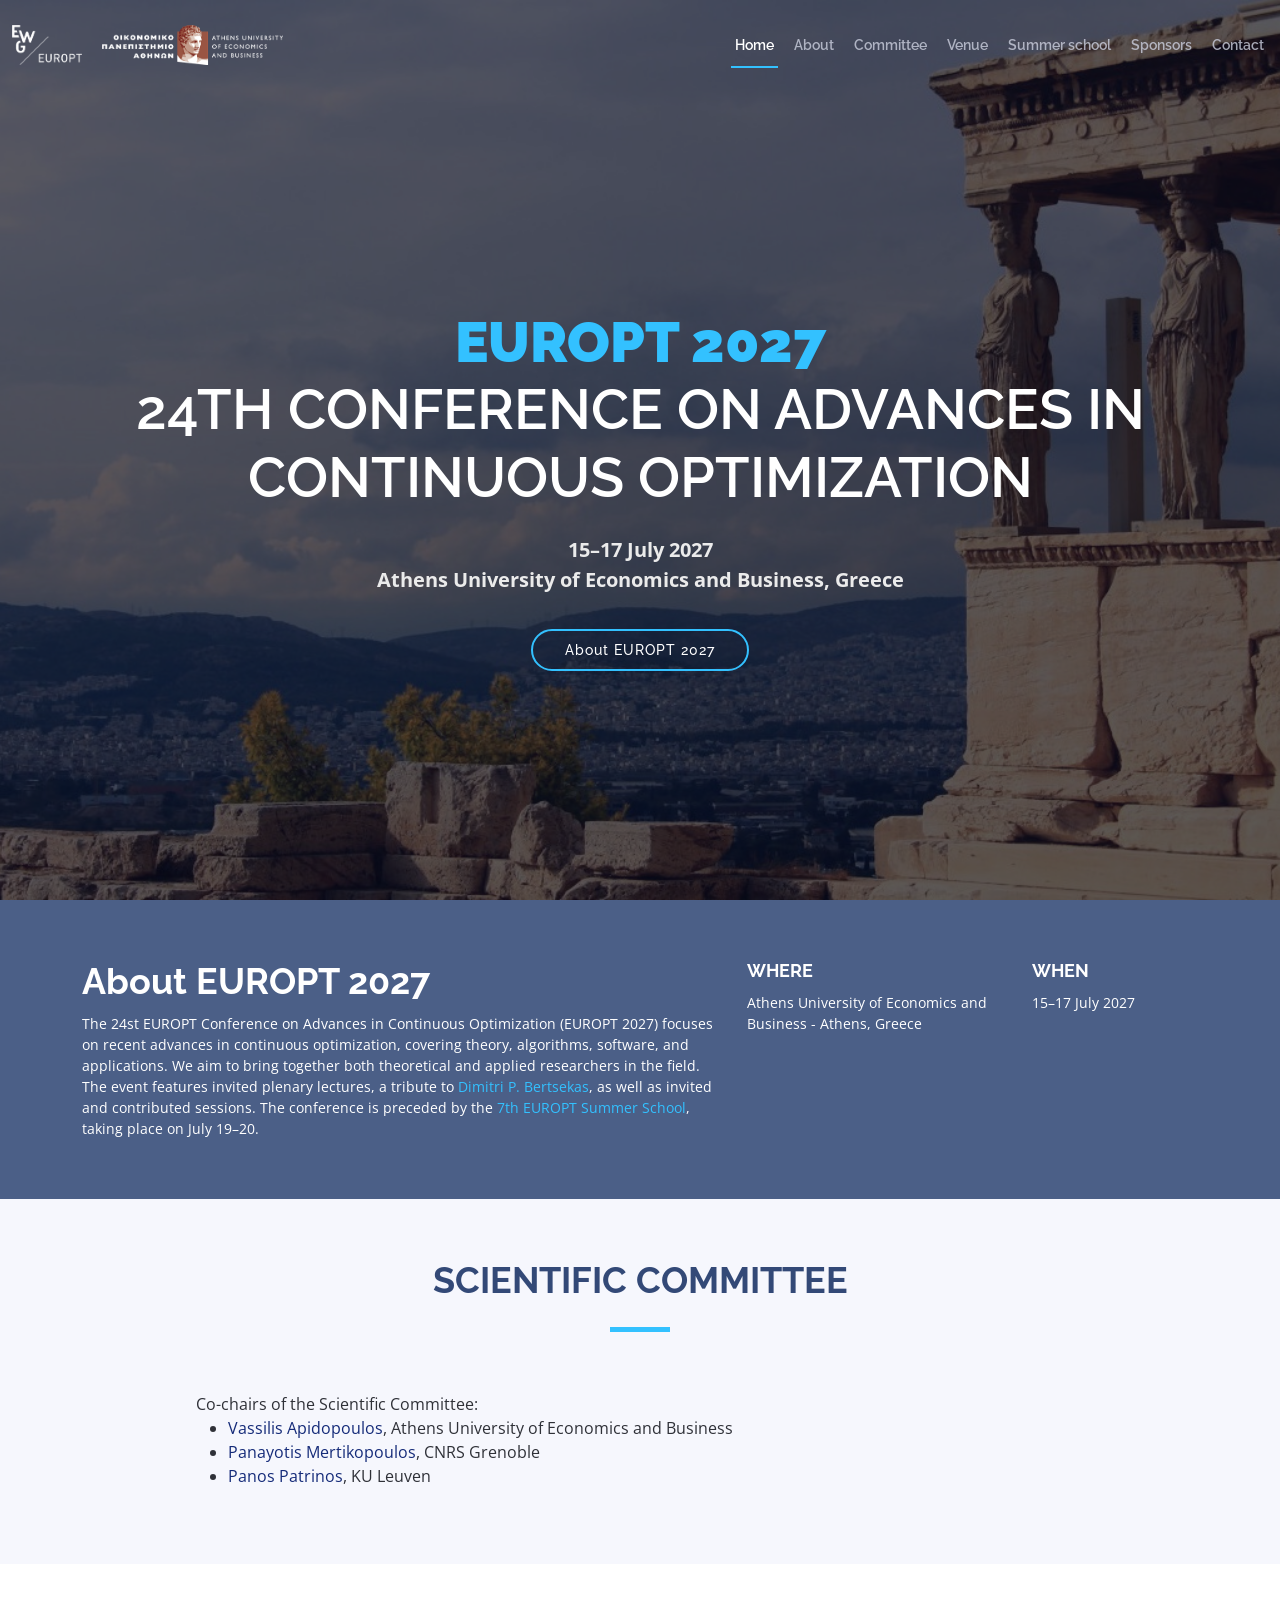
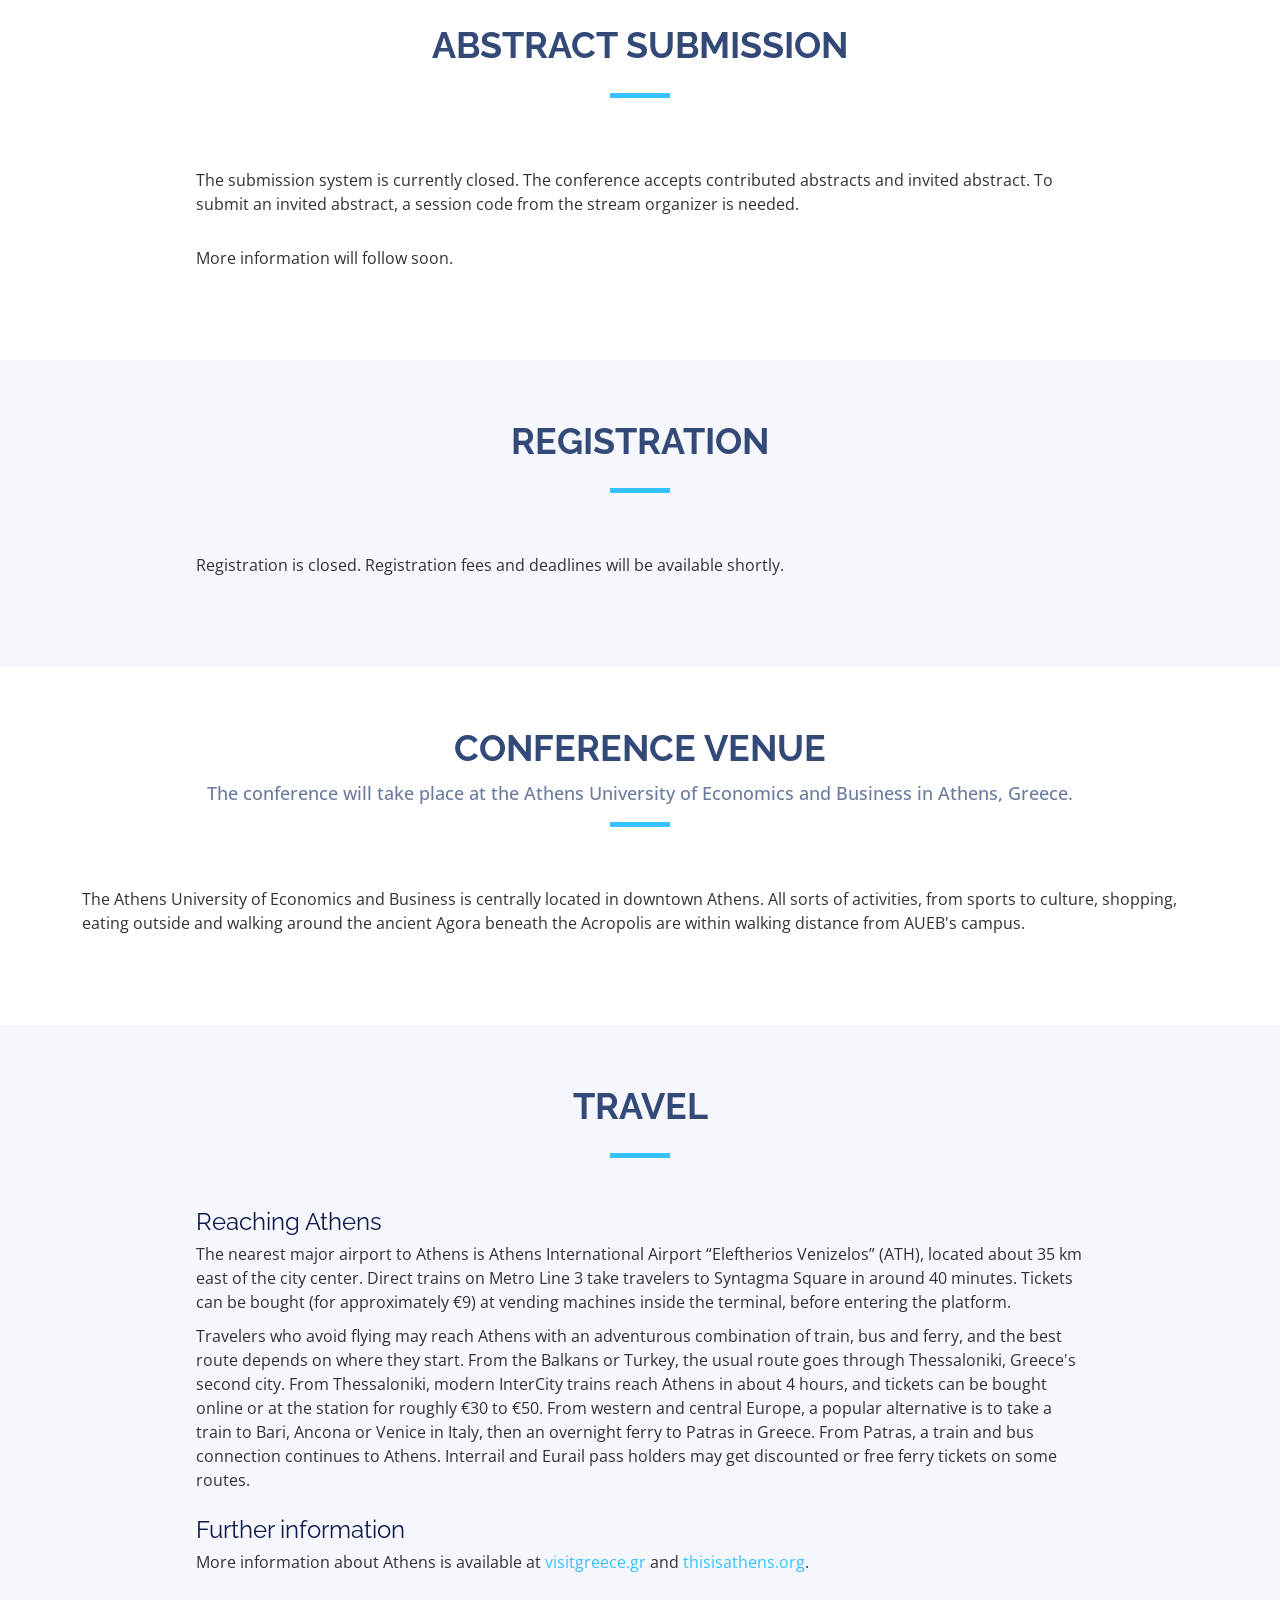
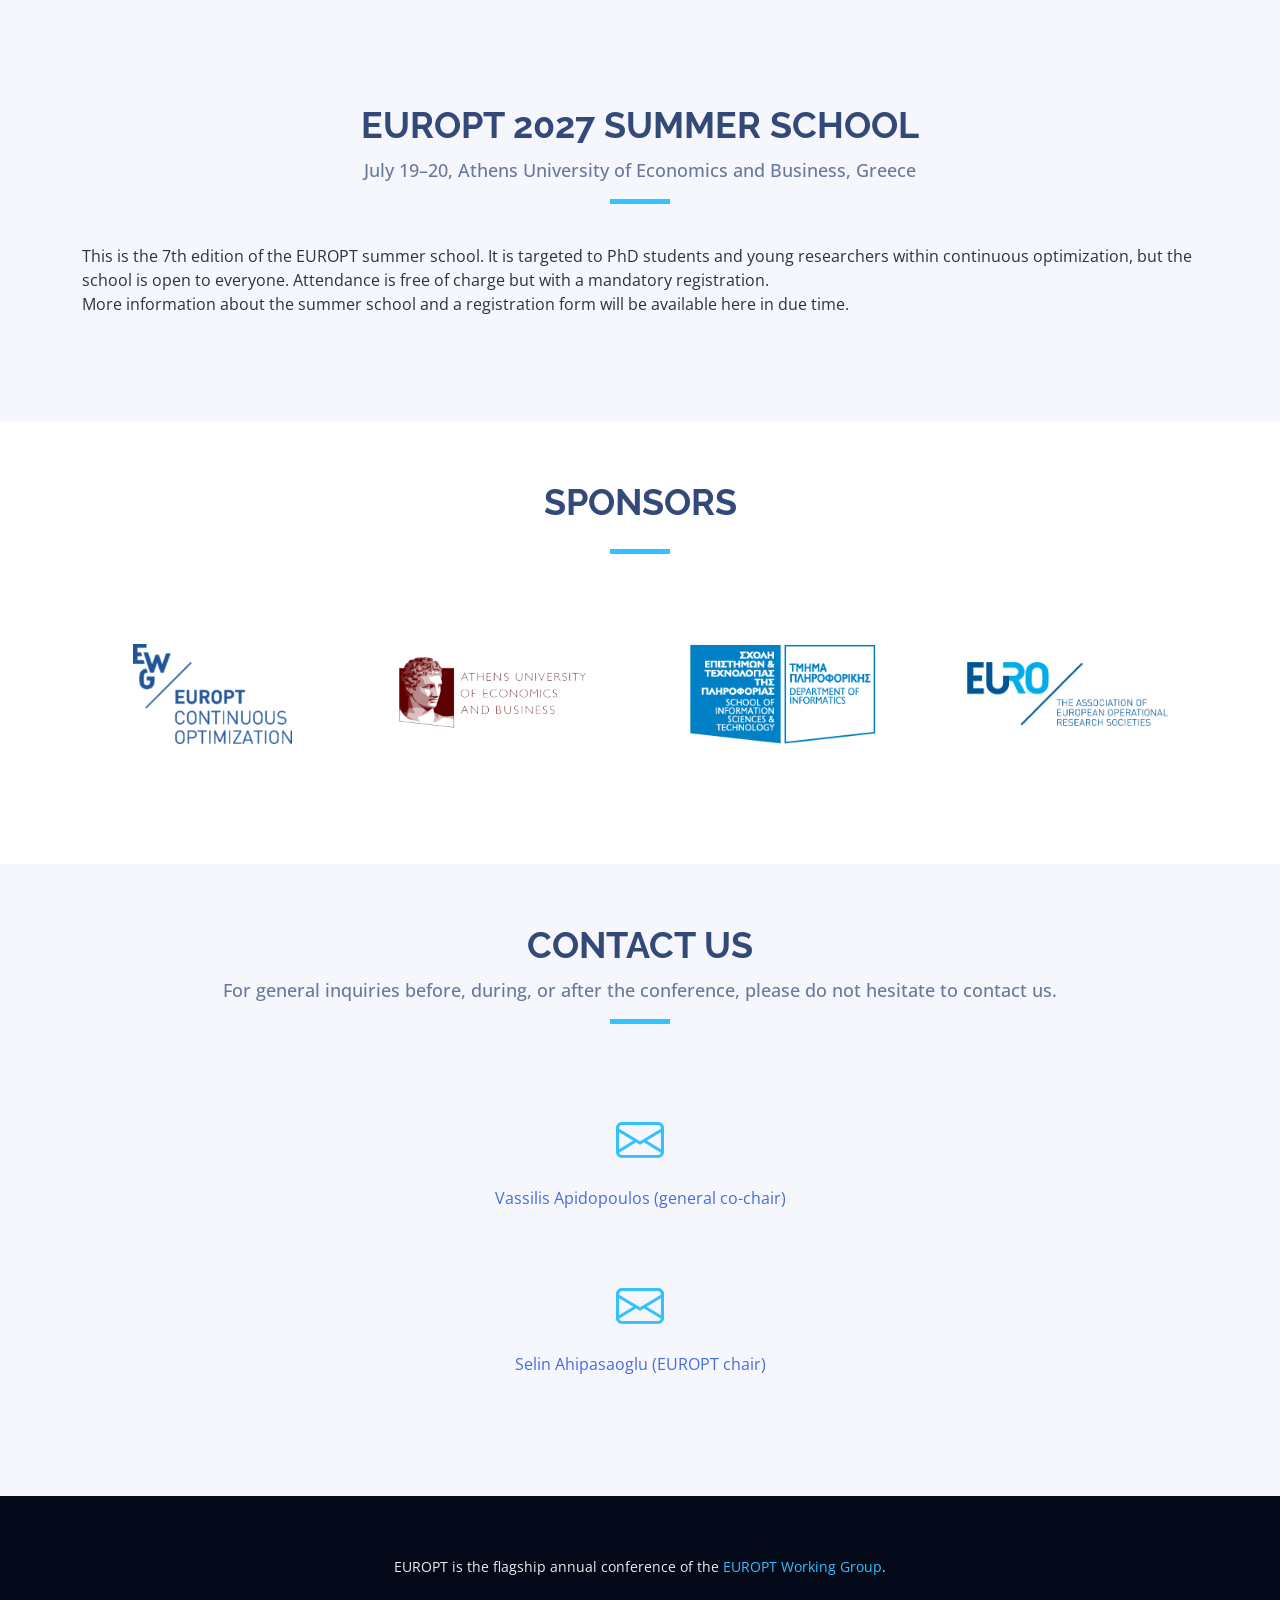
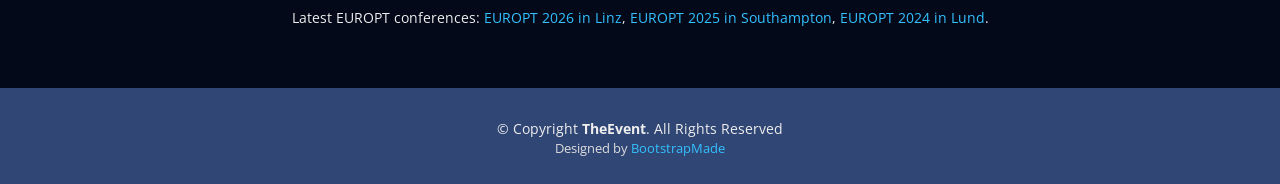
==== commit 0bb62754: "minor tweaks" ====
--- a/index.html
+++ b/index.html
@@ -60,13 +60,7 @@
         <ul>
           <li><a class="nav-link scrollto active" href="index.html#hero">Home</a></li>
           <li><a class="nav-link scrollto" href="index.html#about">About</a></li>
-          <li class="dropdown"><a href="index.html#" onclick="event.preventDefault();">Committees<i
-                class="bi bi-chevron-down"></i></a>
-            <ul>
-              <li><a class="nav-link scrollto" href="index.html#committee">Scientific Committee</a></li>
-            </ul>
-          </li>
-          <li><a class="nav-link scrollto" href="index.html#submission">Submission</a></li>
+          <li><a class="nav-link scrollto" href="index.html#committee">Committee</a></li>
           <li><a class="nav-link scrollto" href="index.html#venue">Venue</a></li>
           <li><a class="nav-link scrollto" href="index.html#summer-school">Summer school</a></li>
           <li><a class="nav-link scrollto" href="index.html#supporters">Sponsors</a></li>
@@ -74,7 +68,6 @@
         </ul>
         <i class="bi bi-list mobile-nav-toggle"></i>
       </nav>
-      <a class="registerbutton scrollto" href="index.html#register">Register</a>
 
     </div>
   </header><!-- End Header -->
@@ -95,7 +88,7 @@
     <section id="about">
       <div class="container position-relative">
         <div class="row">
-          <div class="col-lg-6">
+          <div class="col-lg-7">
             <h2>About EUROPT 2027</h2>
             <p>The 24st EUROPT Conference on Advances in Continuous Optimization (EUROPT 2027) focuses on recent
               advances in continuous optimization, covering theory, algorithms, software, and applications. We aim to
@@ -108,48 +101,13 @@
             <h3>Where</h3>
             <p>Athens University of Economics and Business - Athens, Greece</p>
           </div>
-          <div class="col-lg-3">
+          <div class="col-lg-2">
             <h3>When</h3>
             <p>15&#8211;17 July 2027</p>
           </div>
         </div>
       </div>
     </section><!-- End About Section -->
-
-
-    <!-- ======= Speakers Section ======= -->
-    <!--<section id="speakers">
-      <div class="container">
-        <div class="section-header">
-          <h2>Plenary Speakers</h2>
-          <p>Plenary speakers at EUROPT 2027.</p>
-        </div>
-        <p>Under construction...</p>
-      </div>
-    </section>-->
-    <!-- End Speakers Section -->
-
-
-
-    <!-- ======= Streams Section ======= -->
-    <!--<section id="streams" class="section-with-bg">
-
-      <div class="container">
-        <div class="section-header">
-          <h2>Streams and stream organizers</h2>
-          <p>The conference will have invited sessions on the following topics.</p>
-        </div>
-        <p>Under construction...</p>
-      </div>
-    </section>-->
-    <!-- End Streams Section -->
-
-
-
-
-    <!-- ======= Schedule Section ======= -->
-    <!-- End Schedule Section -->
-
 
 
 
@@ -207,17 +165,6 @@
                   session code from the stream organizer is needed.</p>
 
                   <p>More information will follow soon.</p>
-                  <!--Please, find our call for contributions <a
-                    href="assets/europt2027/assets/pdfs/call_for_papers.pdf" target="_blank"
-                    rel="noopener norefrrer">here</a>.-->
-
-
-
-                <!--<h4>Important dates</h4>
-                <p>
-                  Abstract submission deadline: ..., 2027<br>
-                  Abstract acceptance: ..., 2027
-                </p>-->
               </div>
             </div>
 
@@ -287,11 +234,11 @@
               Direct trains on Metro Line 3 take travelers to Syntagma Square in around 40 minutes. Tickets can be bought (for approximately &#x20AC;9) at vending 
               machines inside the terminal, before entering the platform.</p>
 
-            <p>Travelers who avoid flying may reach Athens wiht an adventurous combination of train, bus and ferry, and the best route depends on where they start.
+            <p>Travelers who avoid flying may reach Athens with an adventurous combination of train, bus and ferry, and the best route depends on where they start.
               From the Balkans or Turkey, the usual route goes through Thessaloniki, Greece's second city.
               From Thessaloniki, modern InterCity trains reach Athens in about 4 hours, and tickets can be bought online or at the station for roughly &#x20AC;30 to &#x20AC;50.
-              From Western and Central Europe, a popular alternative is to take a train to Bari, Ancona or Venice in Italy, then an overnight ferry to Patras in Greece.
-              From Patras, a train and bus connection continues to Athens. Interrail and Eurail pass holders can sometimes get discounted or free ferry tickets.</p>
+              From western and central Europe, a popular alternative is to take a train to Bari, Ancona or Venice in Italy, then an overnight ferry to Patras in Greece.
+              From Patras, a train and bus connection continues to Athens. Interrail and Eurail pass holders may get discounted or free ferry tickets on some routes.</p>
 
             <br>
 
@@ -308,22 +255,6 @@
       </div>
 
     </section><!-- End Travel Section -->
-
-
-
-    
-
-    <!-- ======= Organizers Section ======= -->
-    <!--<section id="organizers">
-      <div class="container">
-        <div class="section-header">
-          <h2>Organizing Committee</h2>
-        </div>
-        Under construction...
-      </div>
-
-    </section>-->
-    <!-- End Organizers Section -->
 
 
 
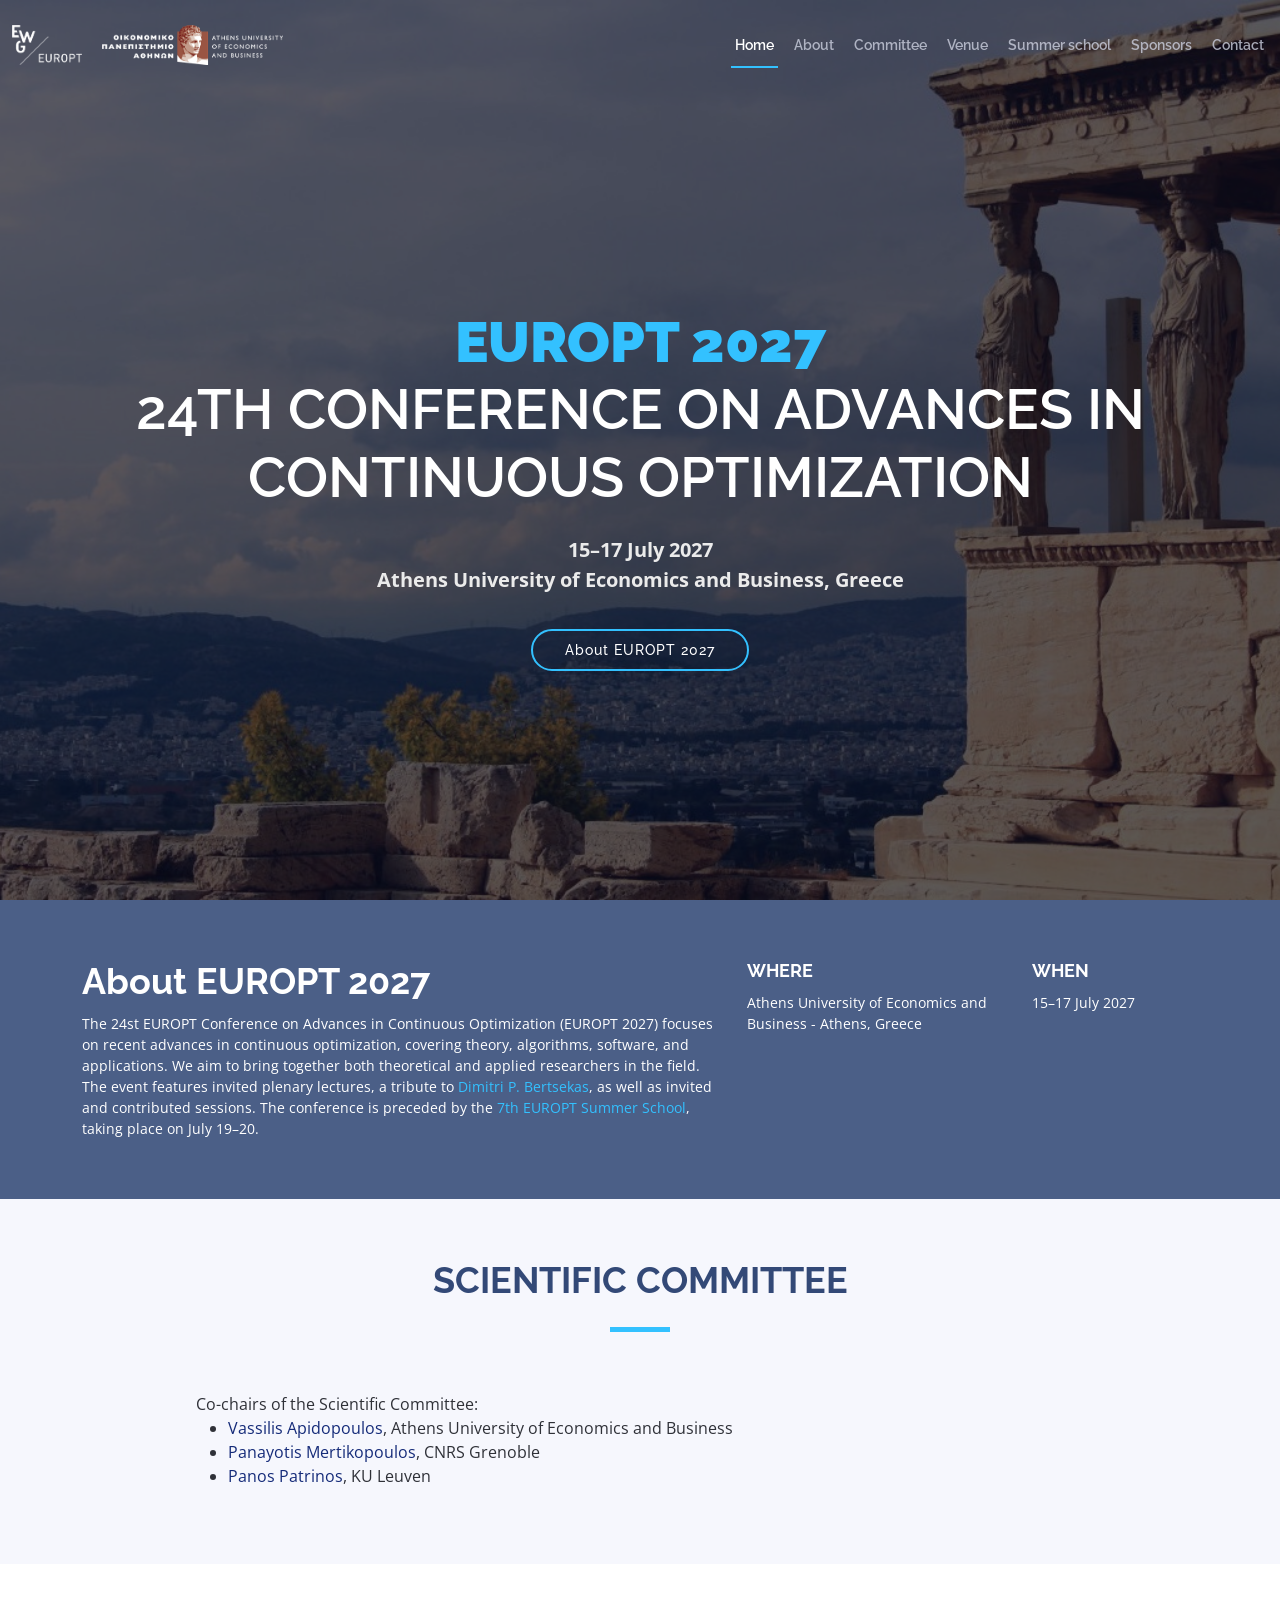
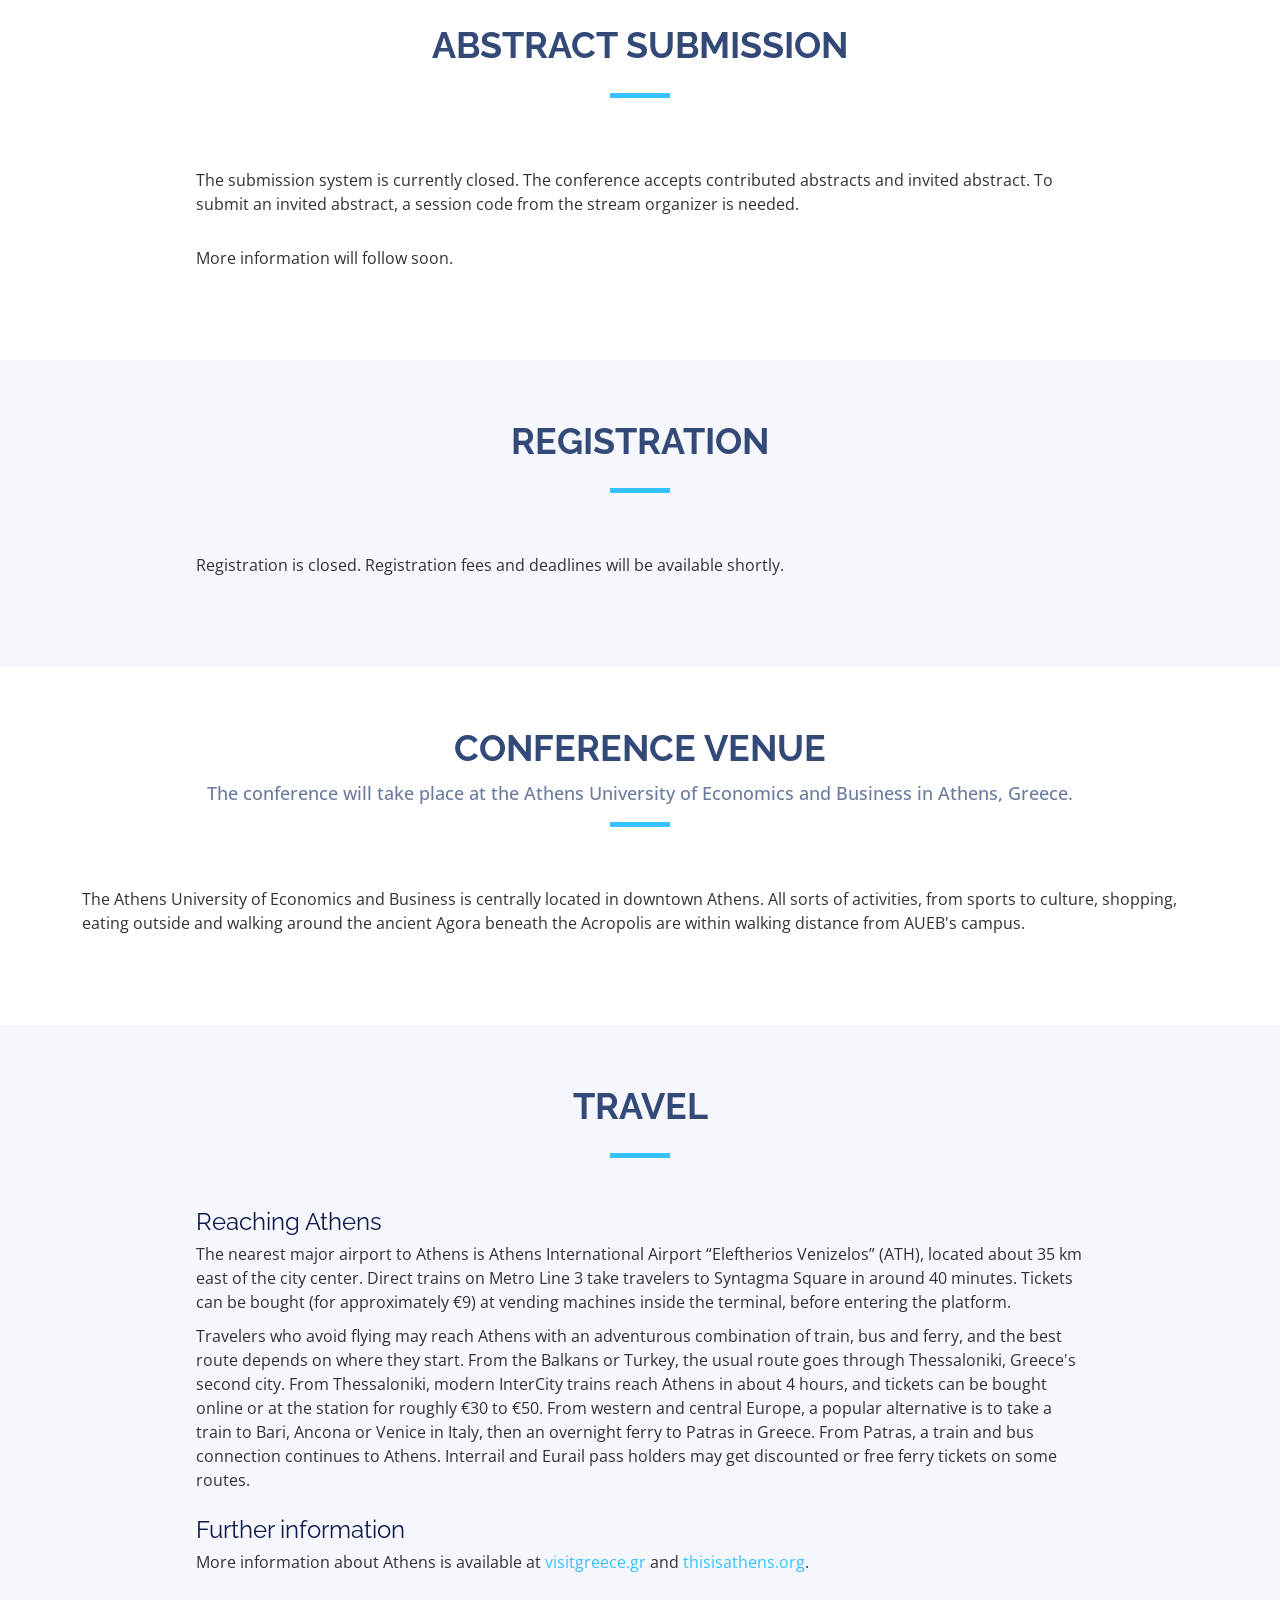
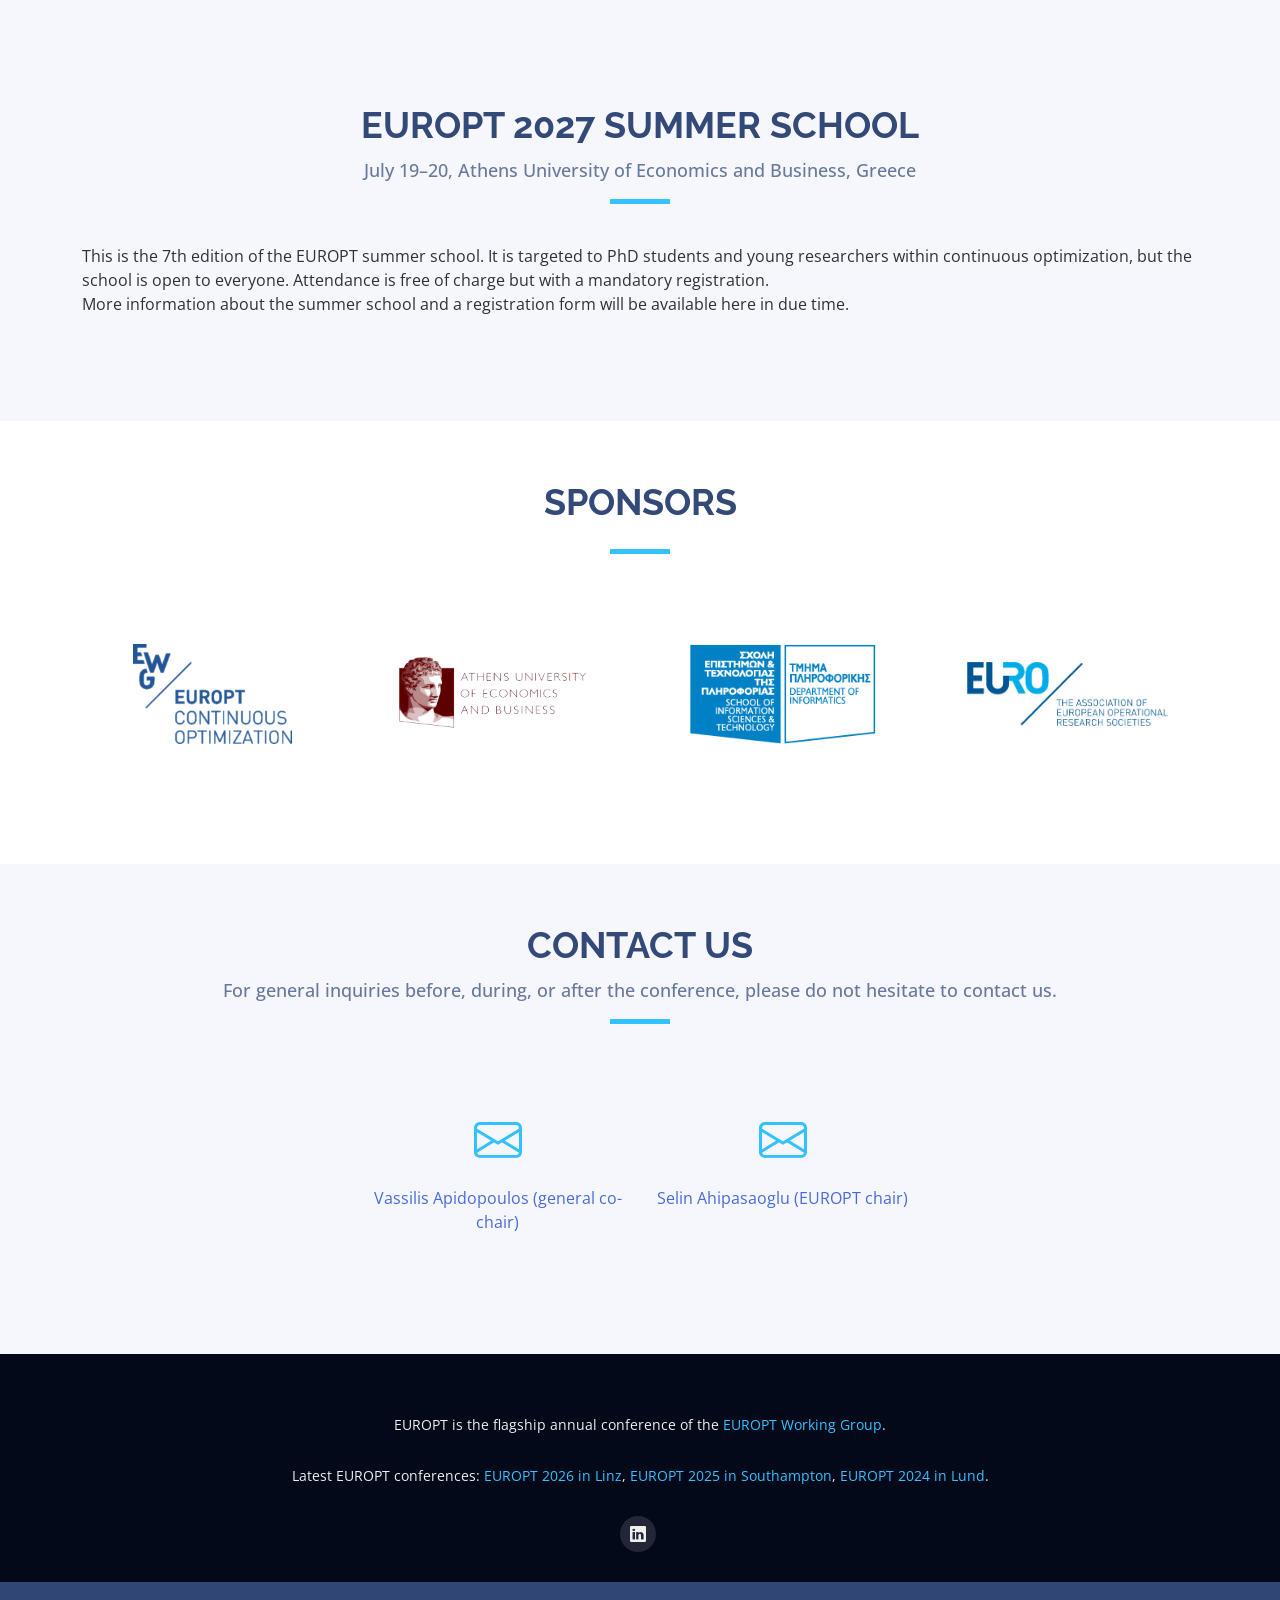
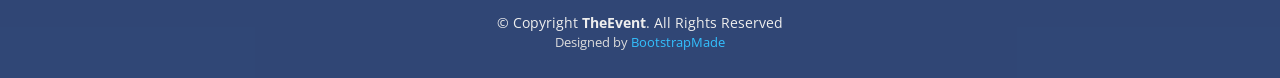
==== commit b15b2545: "add Linkedin social" ====
--- a/index.html
+++ b/index.html
@@ -341,19 +341,19 @@
         </div>
 
         <div class="row contact-info">
-          <center>
-            
+          <div class="col-lg-3 col-md-4 col-6"></div>
+            <div class="col-lg-3 col-md-4 col-6">
               <div class="contact-email">
                 <a href="mailto:vassilis.apid@aueb.gr"><i class="bi bi-envelope"></i></a>
                 <p><a href="mailto:vassilis.apid@aueb.gr">Vassilis Apidopoulos (general co-chair)</a></p>
               </div>
-            
-            <!--<div class="col-md-4">-->
+            </div>
+            <div class="col-lg-3 col-md-4 col-6">
               <div class="contact-email">
                 <a href="mailto:S.D.Ahipasaoglu@soton.ac.uk"><i class="bi bi-envelope"></i></a>
                 <p><a href="mailto:S.D.Ahipasaoglu@soton.ac.uk">Selin Ahipasaoglu (EUROPT chair)</a></p>
               </div>
-          </center>
+            </div>
         </div>
       </div>
     </section><!-- End Contact Section -->
@@ -366,17 +366,17 @@
     <div class="footer-top">
       <div class="container">
         <div class="row">
-
-
           <center>
             <p>EUROPT is the flagship annual conference of the <a
-                href="https://www.euro-online.org/websites/continuous-optimization/" target="_blank"
-                rel="noopener noreferrer">EUROPT Working Group</a>.</p>
+                href="https://www.euro-online.org/websites/continuous-optimization/" target="_blank" rel="noopener noreferrer">EUROPT Working Group</a>.</p>
             <p>Latest EUROPT conferences:
               <a href="https://www.jku.at/en/institute-of-business-analytics-and-technology-transformation/conference-europt-2026/" target="_blank" rel="noopener noreferrer">EUROPT 2026 in Linz</a>,
               <a href="https://europt2025.org/" target="_blank" rel="noopener noreferrer">EUROPT 2025 in Southampton</a>,
               <a href="https://europt2024.event.lu.se/" target="_blank" rel="noopener noreferrer">EUROPT 2024 in Lund</a>.
             </p>
+            <div class="social-links">
+              <a href="https://www.linkedin.com/company/europt-euro-working-group-on-continuous-optimization/?viewAsMember=true" target="_blank" rel="noopener noreferrer" class="linkedin"><i class="bi bi-linkedin"></i></a>
+            </div>
           </center>
 
         </div>
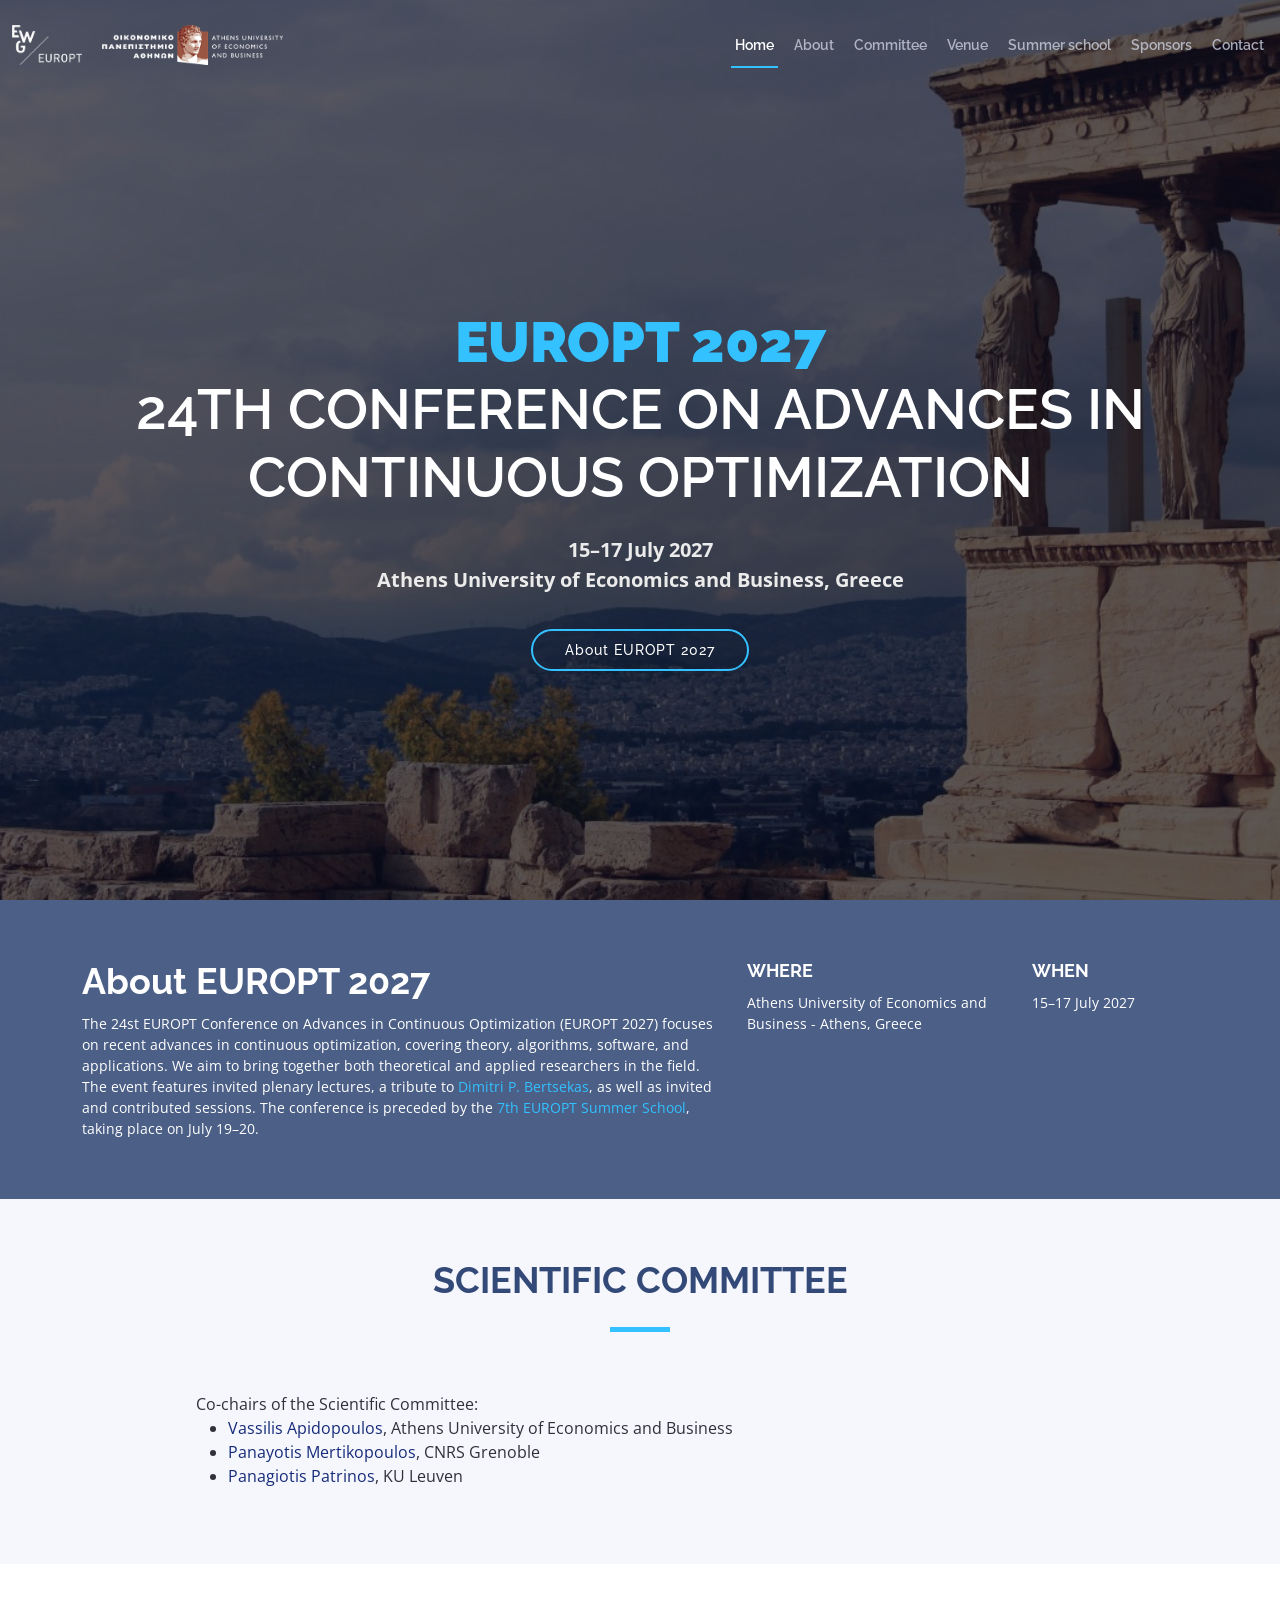
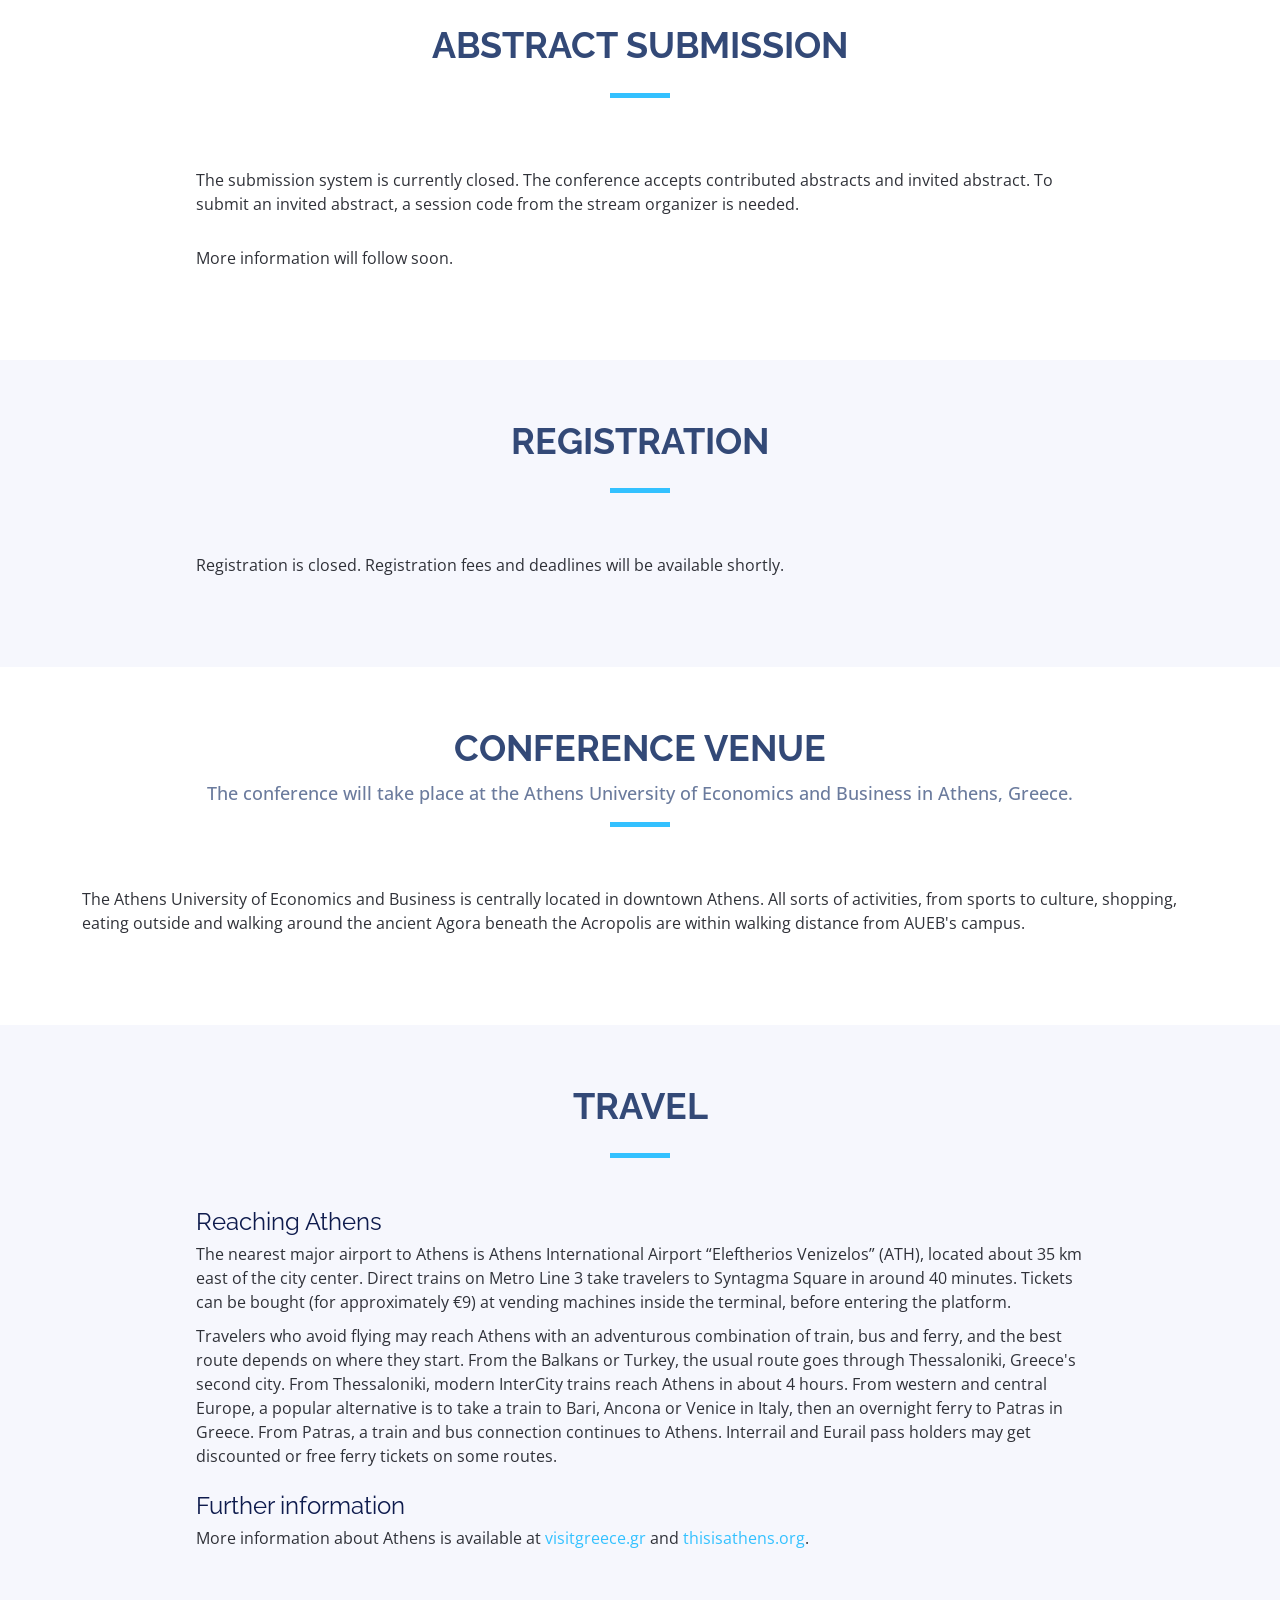
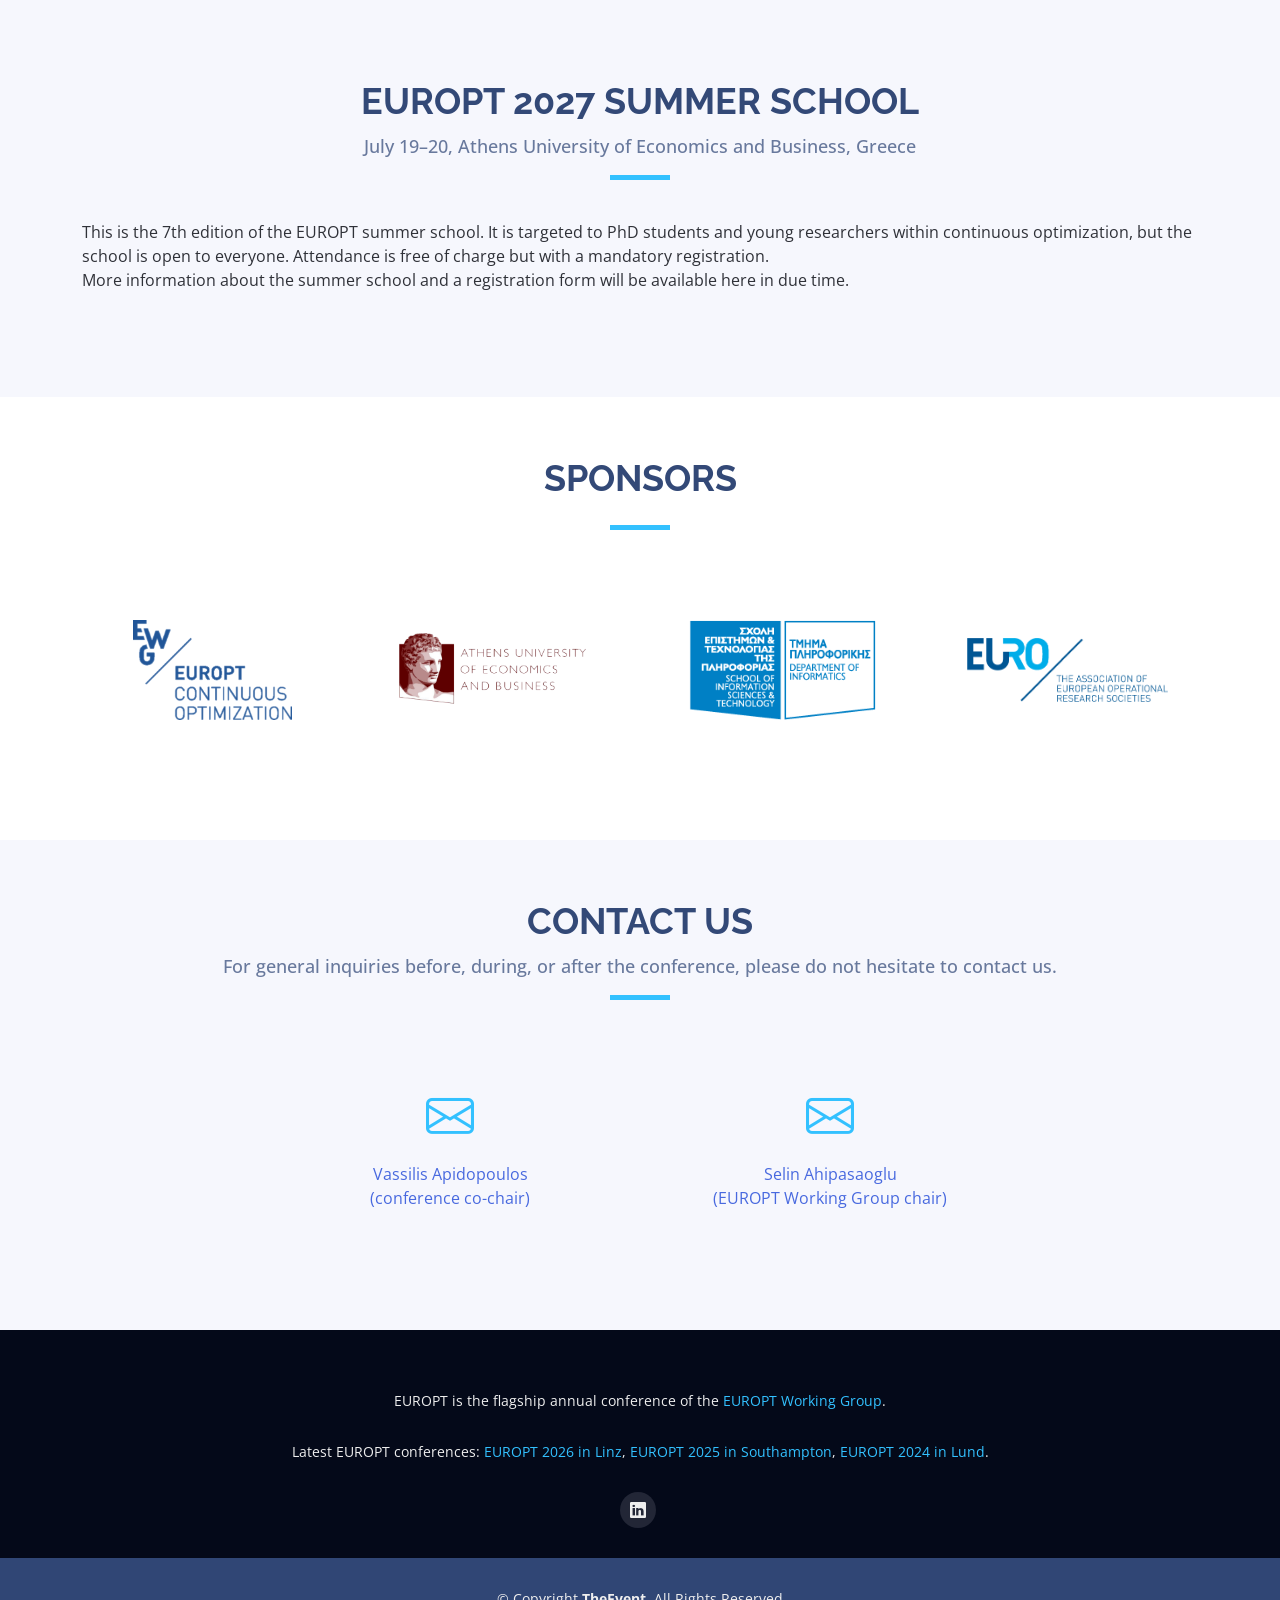
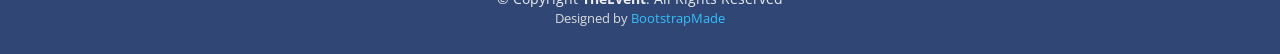
==== commit add41d67: "fix Panos and contact section" ====
--- a/index.html
+++ b/index.html
@@ -131,7 +131,7 @@
                 <ul>
                   <li><a href="https://vassilisapid.github.io/" target="_blank" rel="noopener noreferrer">Vassilis Apidopoulos</a>, Athens University of Economics and Business</li>
                   <li><a href="https://scholar.google.com/citations?user=xsusqPYAAAAJ&hl=en" target="_blank" rel="noopener noreferrer">Panayotis Mertikopoulos</a>, CNRS Grenoble</li>
-                  <li><a href="https://homes.esat.kuleuven.be/~ppatrino/" target="_blank" rel="noopener noreferrer">Panos Patrinos</a>, KU Leuven</li>
+                  <li><a href="https://homes.esat.kuleuven.be/~ppatrino/" target="_blank" rel="noopener noreferrer">Panagiotis Patrinos</a>, KU Leuven</li>
                 </ul>
 
               </div>
@@ -236,7 +236,7 @@
 
             <p>Travelers who avoid flying may reach Athens with an adventurous combination of train, bus and ferry, and the best route depends on where they start.
               From the Balkans or Turkey, the usual route goes through Thessaloniki, Greece's second city.
-              From Thessaloniki, modern InterCity trains reach Athens in about 4 hours, and tickets can be bought online or at the station for roughly &#x20AC;30 to &#x20AC;50.
+              From Thessaloniki, modern InterCity trains reach Athens in about 4 hours.
               From western and central Europe, a popular alternative is to take a train to Bari, Ancona or Venice in Italy, then an overnight ferry to Patras in Greece.
               From Patras, a train and bus connection continues to Athens. Interrail and Eurail pass holders may get discounted or free ferry tickets on some routes.</p>
 
@@ -341,17 +341,20 @@
         </div>
 
         <div class="row contact-info">
-          <div class="col-lg-3 col-md-4 col-6"></div>
-            <div class="col-lg-3 col-md-4 col-6">
+          <!-- <div class="col-lg-3 col-md-4 col-6"></div> -->
+           <div class="col-lg-2"></div>
+            <div class="col-lg-4">
               <div class="contact-email">
                 <a href="mailto:vassilis.apid@aueb.gr"><i class="bi bi-envelope"></i></a>
-                <p><a href="mailto:vassilis.apid@aueb.gr">Vassilis Apidopoulos (general co-chair)</a></p>
+                <p><a href="mailto:vassilis.apid@aueb.gr">Vassilis Apidopoulos</a></p>
+                <p><a href="mailto:vassilis.apid@aueb.gr">(conference co-chair)</a></p>
               </div>
             </div>
-            <div class="col-lg-3 col-md-4 col-6">
+            <div class="col-lg-4">
               <div class="contact-email">
                 <a href="mailto:S.D.Ahipasaoglu@soton.ac.uk"><i class="bi bi-envelope"></i></a>
-                <p><a href="mailto:S.D.Ahipasaoglu@soton.ac.uk">Selin Ahipasaoglu (EUROPT chair)</a></p>
+                <p><a href="mailto:S.D.Ahipasaoglu@soton.ac.uk">Selin Ahipasaoglu</a></p>
+                <p><a href="mailto:S.D.Ahipasaoglu@soton.ac.uk">(EUROPT Working Group chair)</a></p>
               </div>
             </div>
         </div>
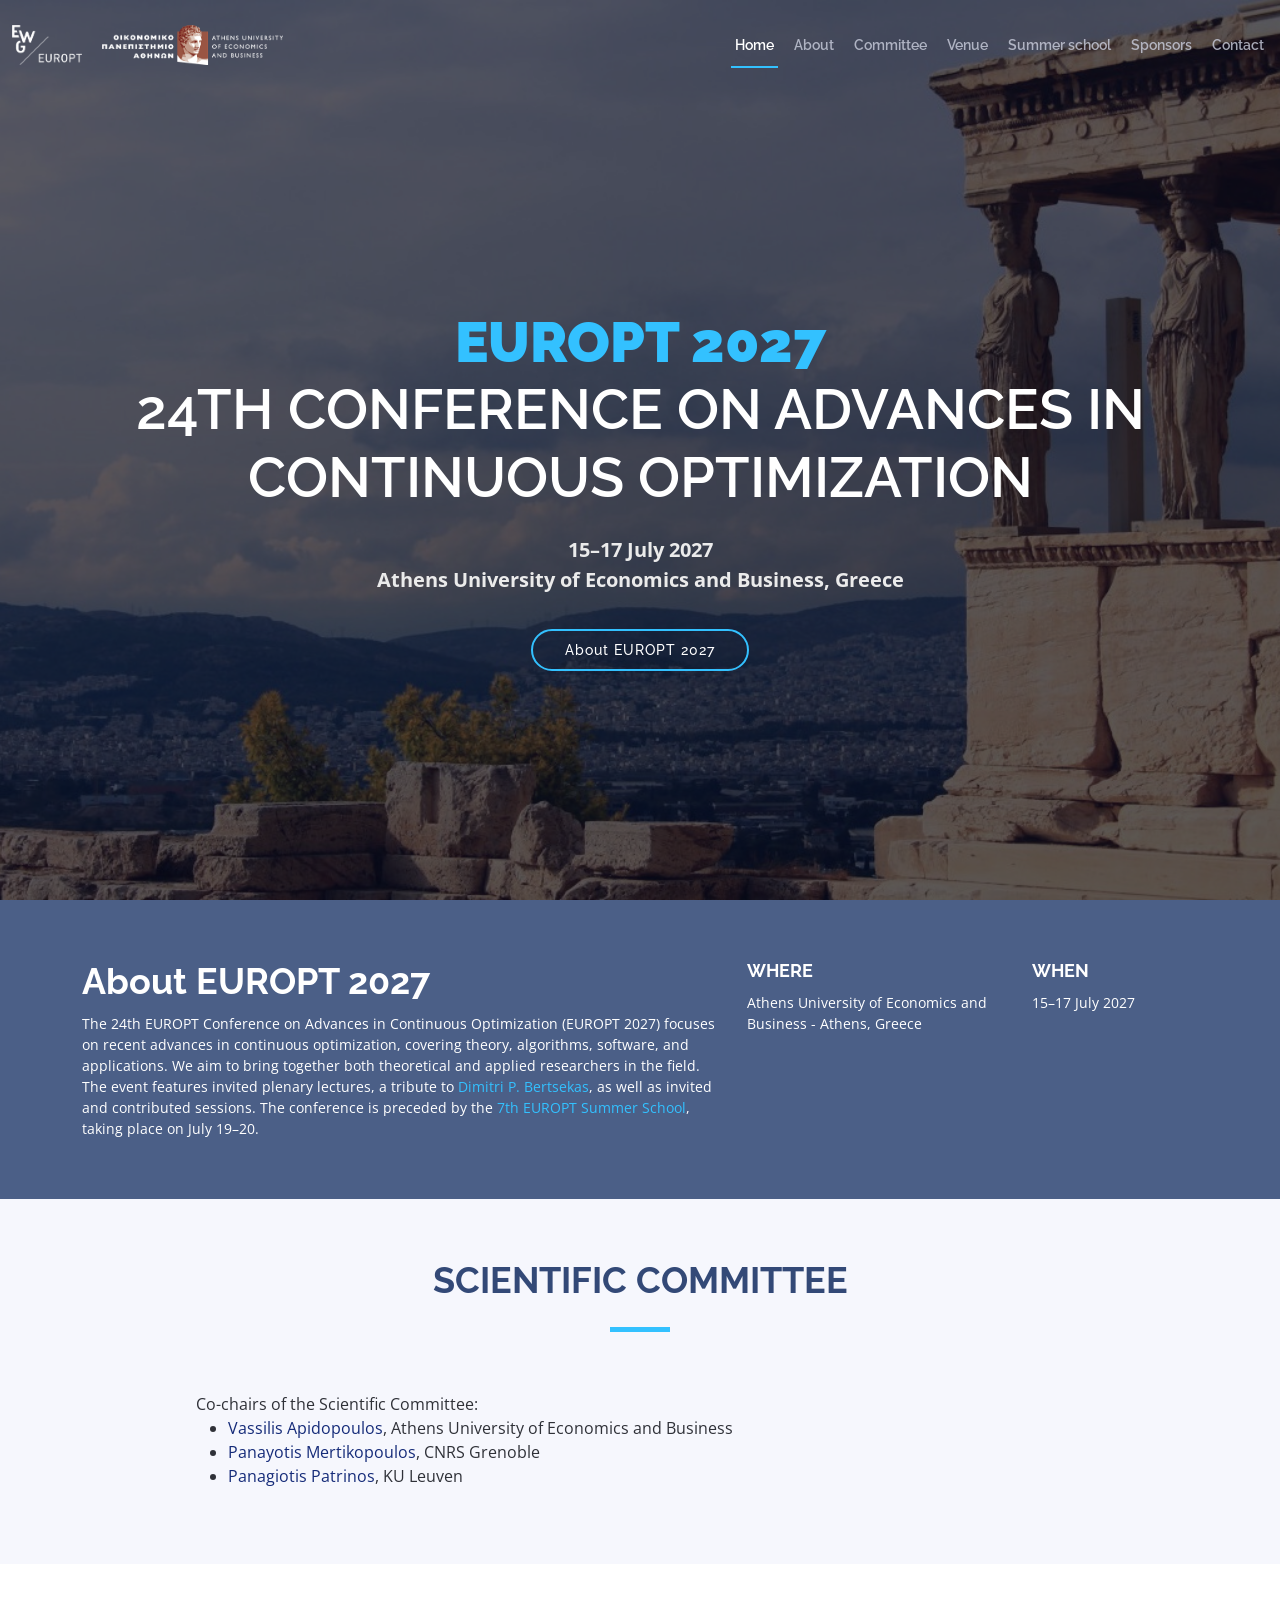
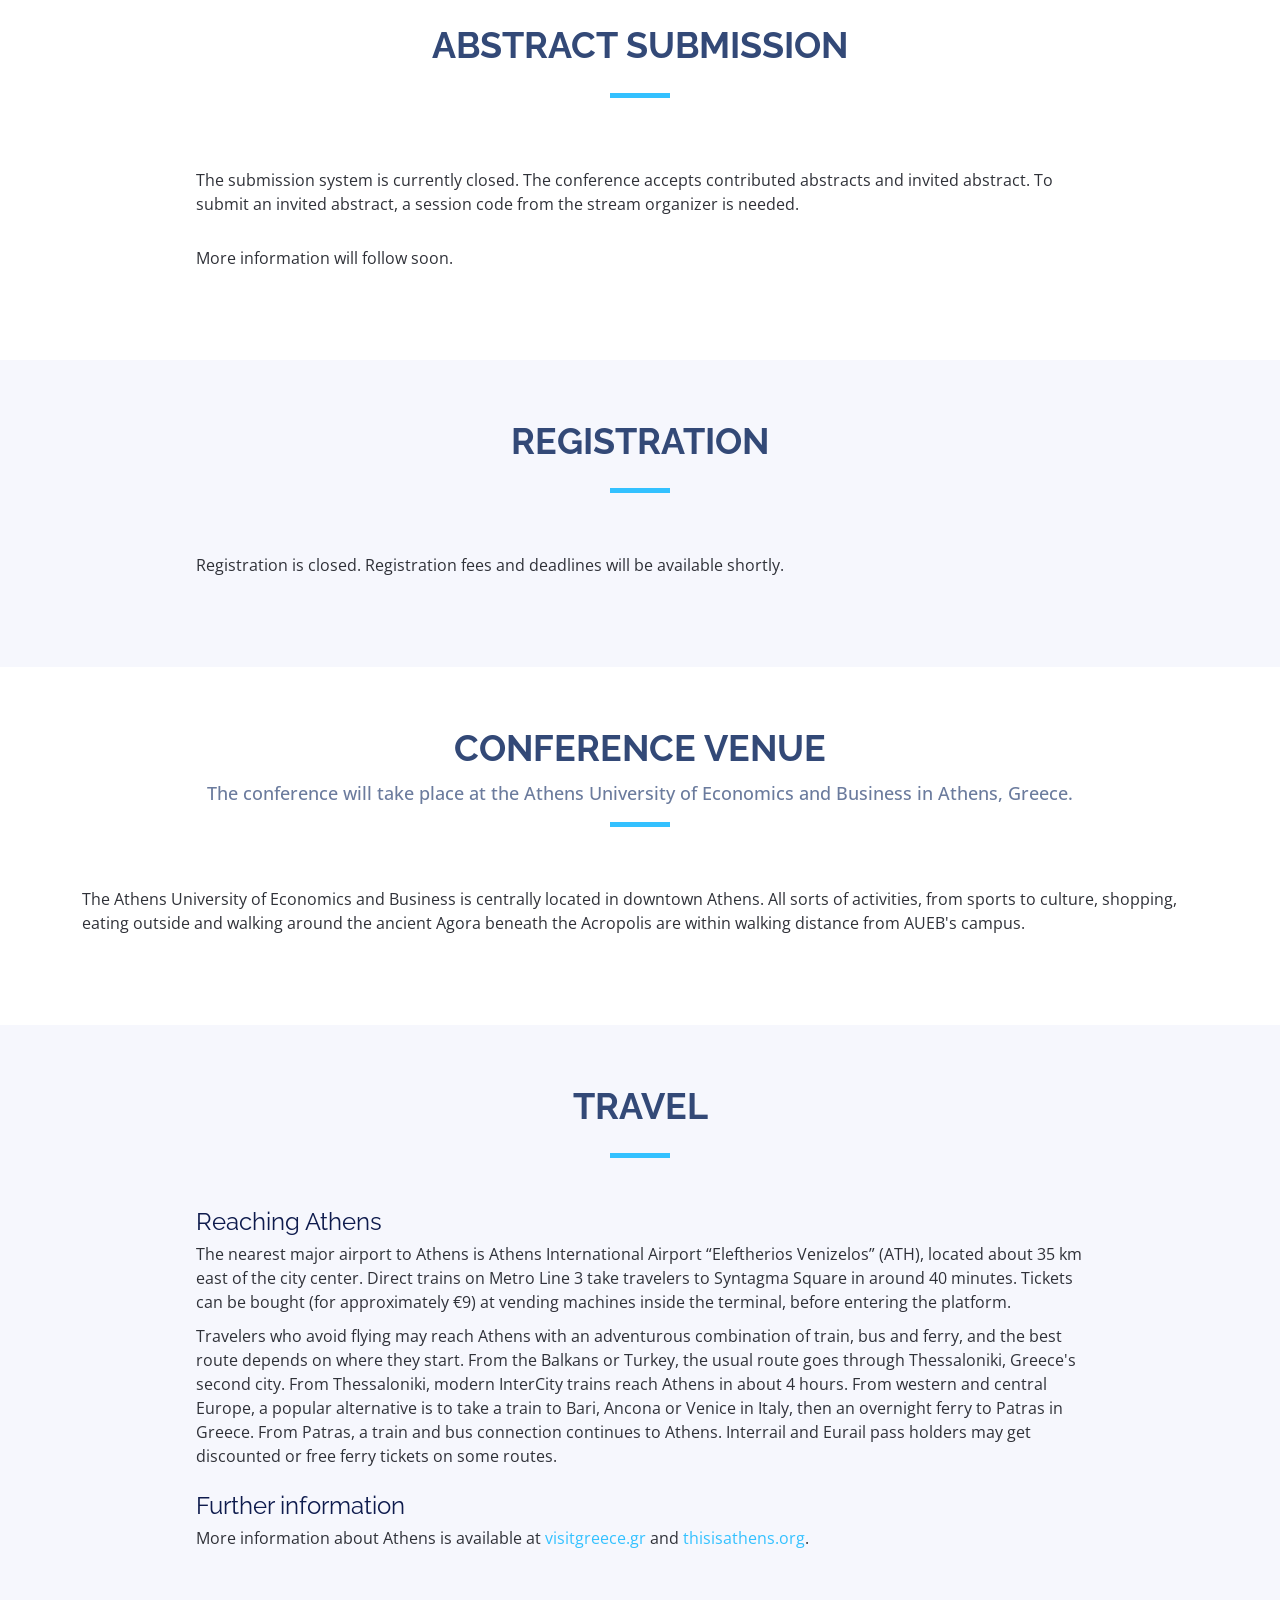
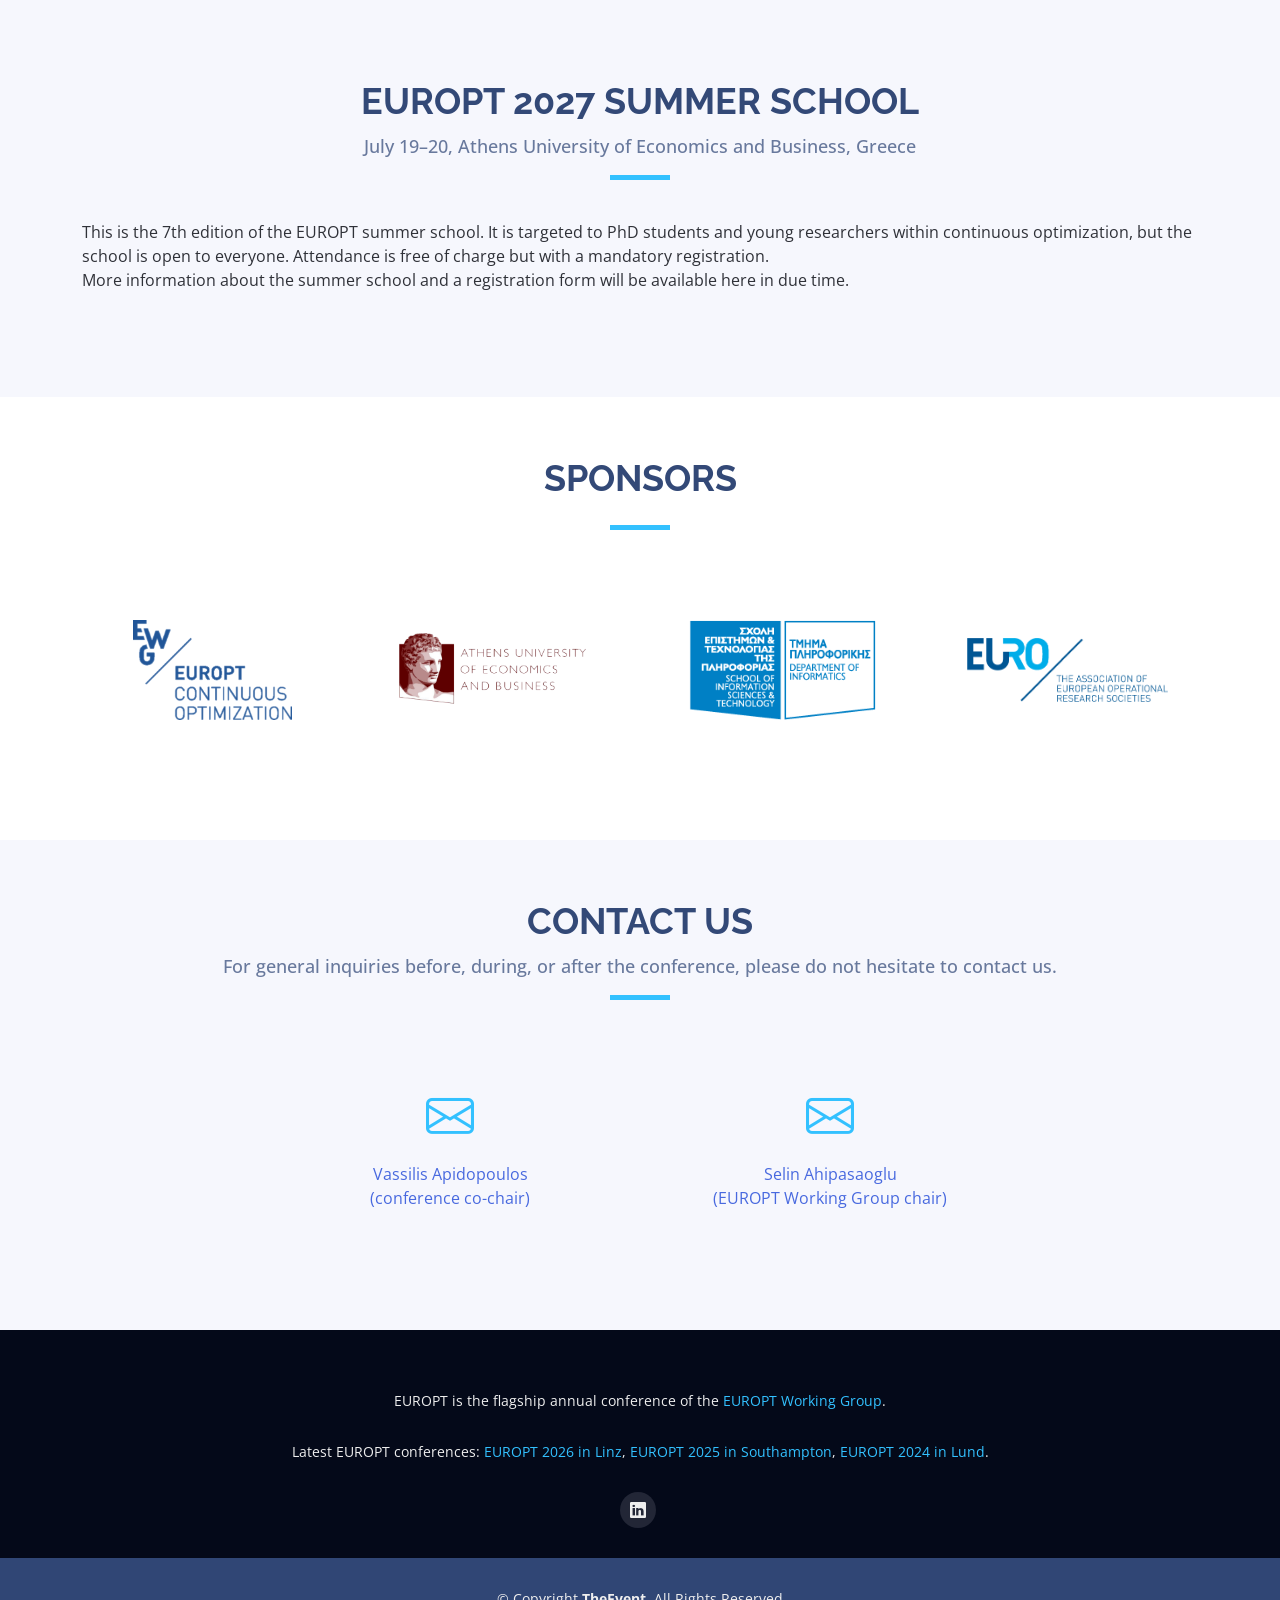
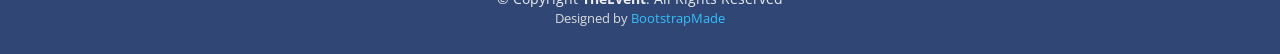
==== commit e069a48c: "fix typo" ====
--- a/index.html
+++ b/index.html
@@ -90,7 +90,7 @@
         <div class="row">
           <div class="col-lg-7">
             <h2>About EUROPT 2027</h2>
-            <p>The 24st EUROPT Conference on Advances in Continuous Optimization (EUROPT 2027) focuses on recent
+            <p>The 24th EUROPT Conference on Advances in Continuous Optimization (EUROPT 2027) focuses on recent
               advances in continuous optimization, covering theory, algorithms, software, and applications. We aim to
               bring together both theoretical and applied researchers in the field. The event features invited plenary
               lectures, a tribute to <a href="https://www.mit.edu/~dimitrib/home.html" target="_blank" rel="noopener norefrrer">Dimitri P.
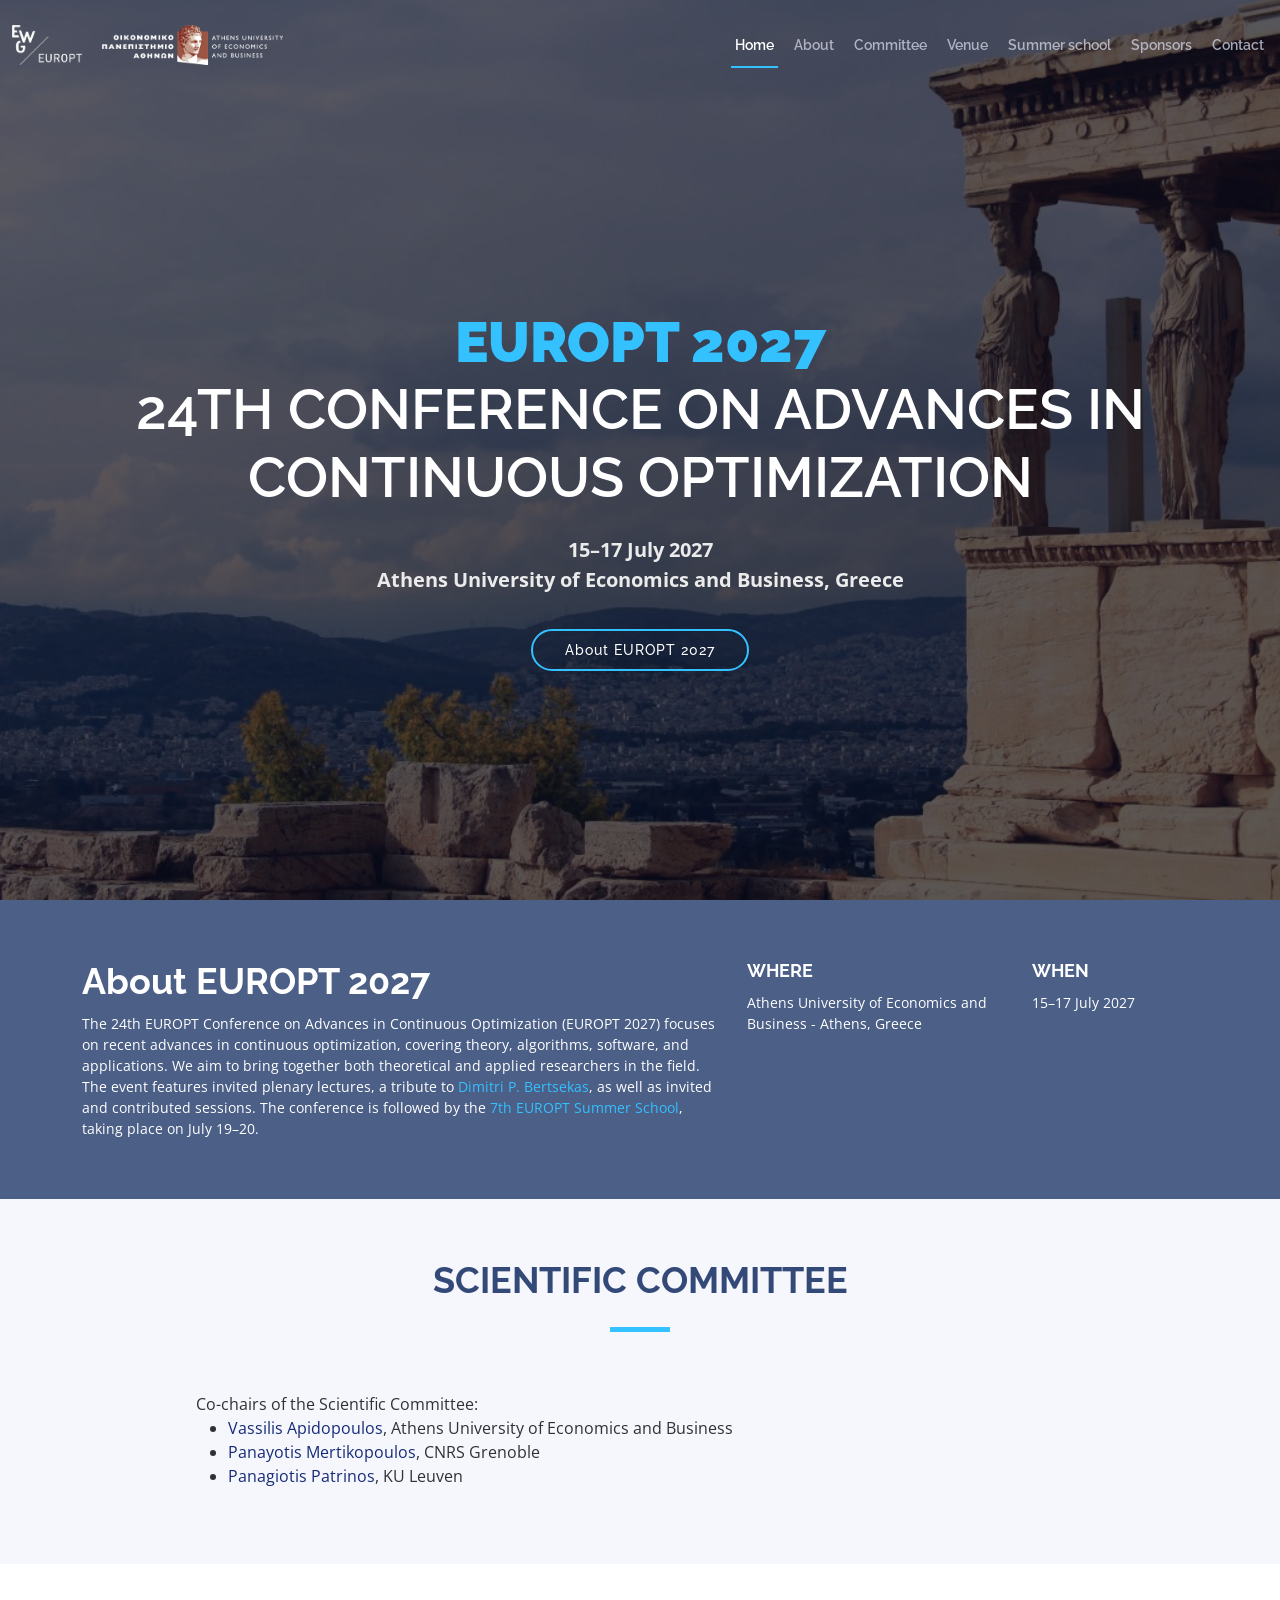
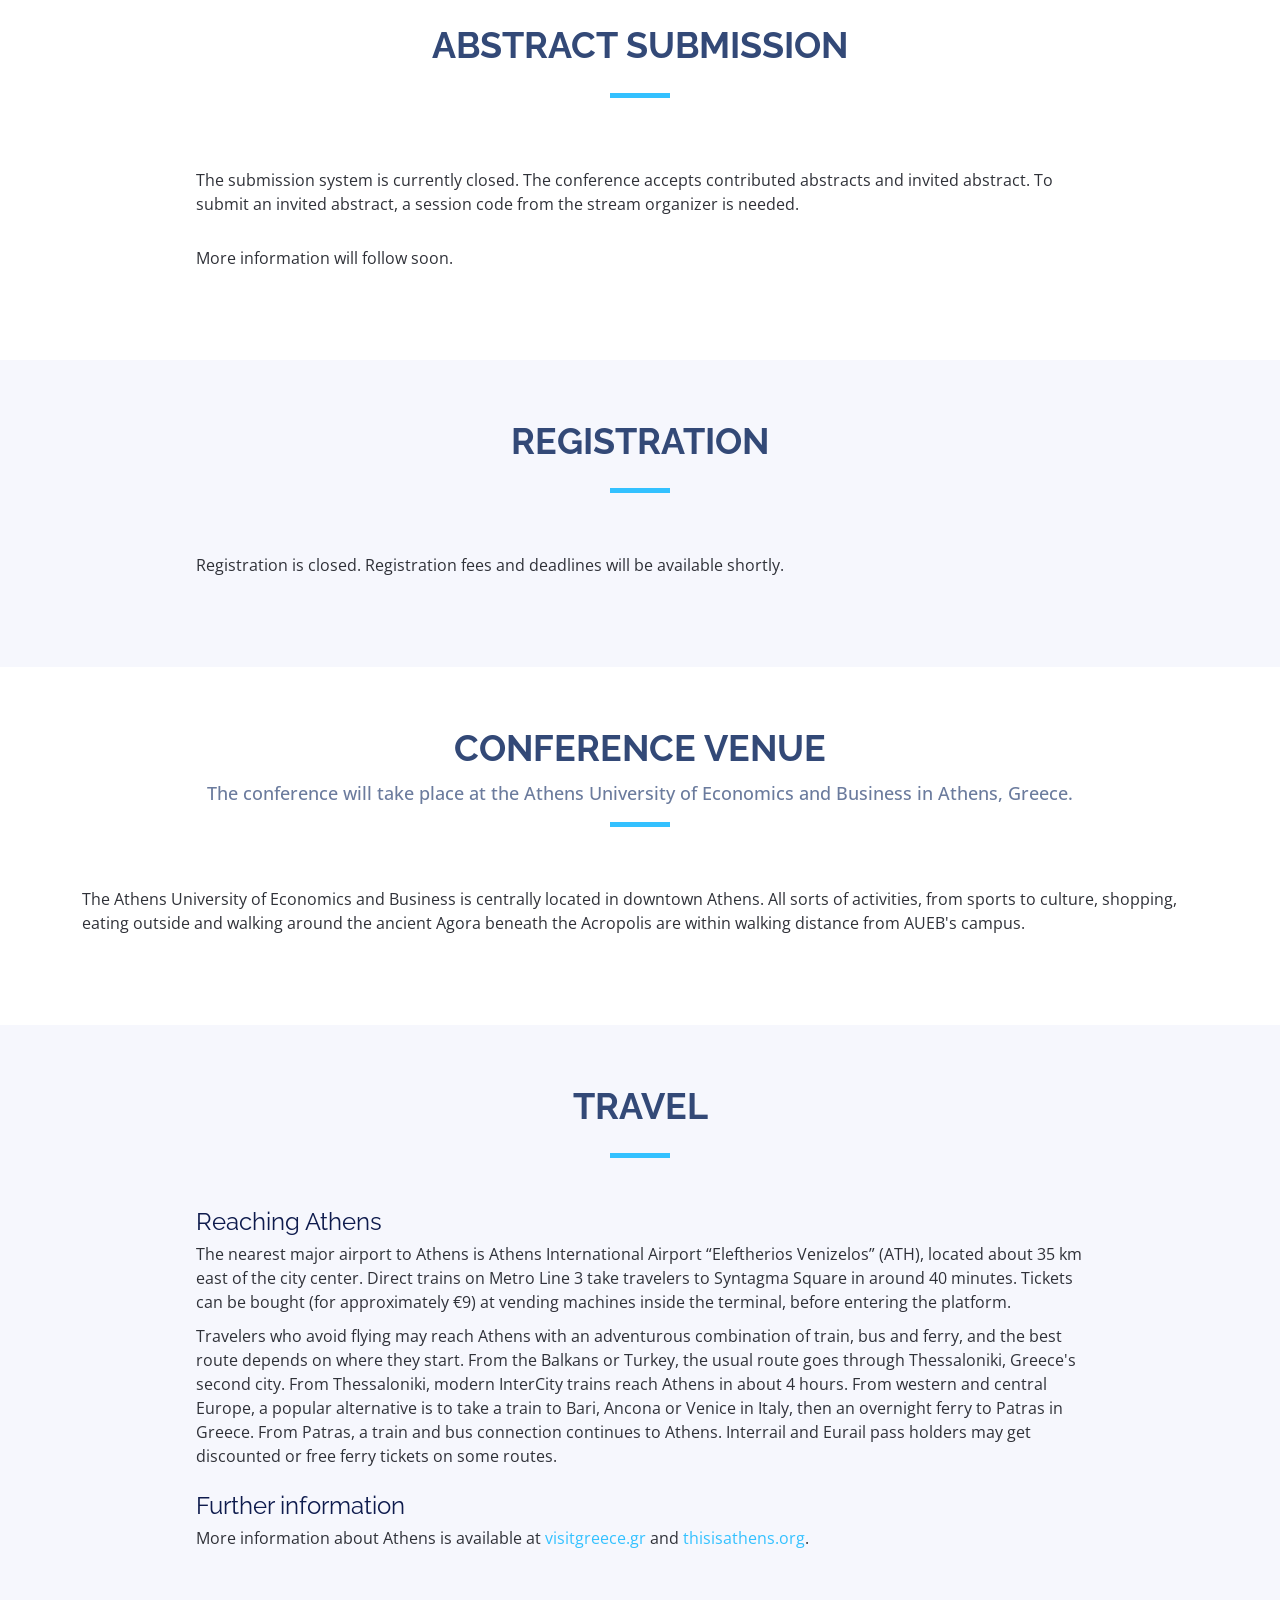
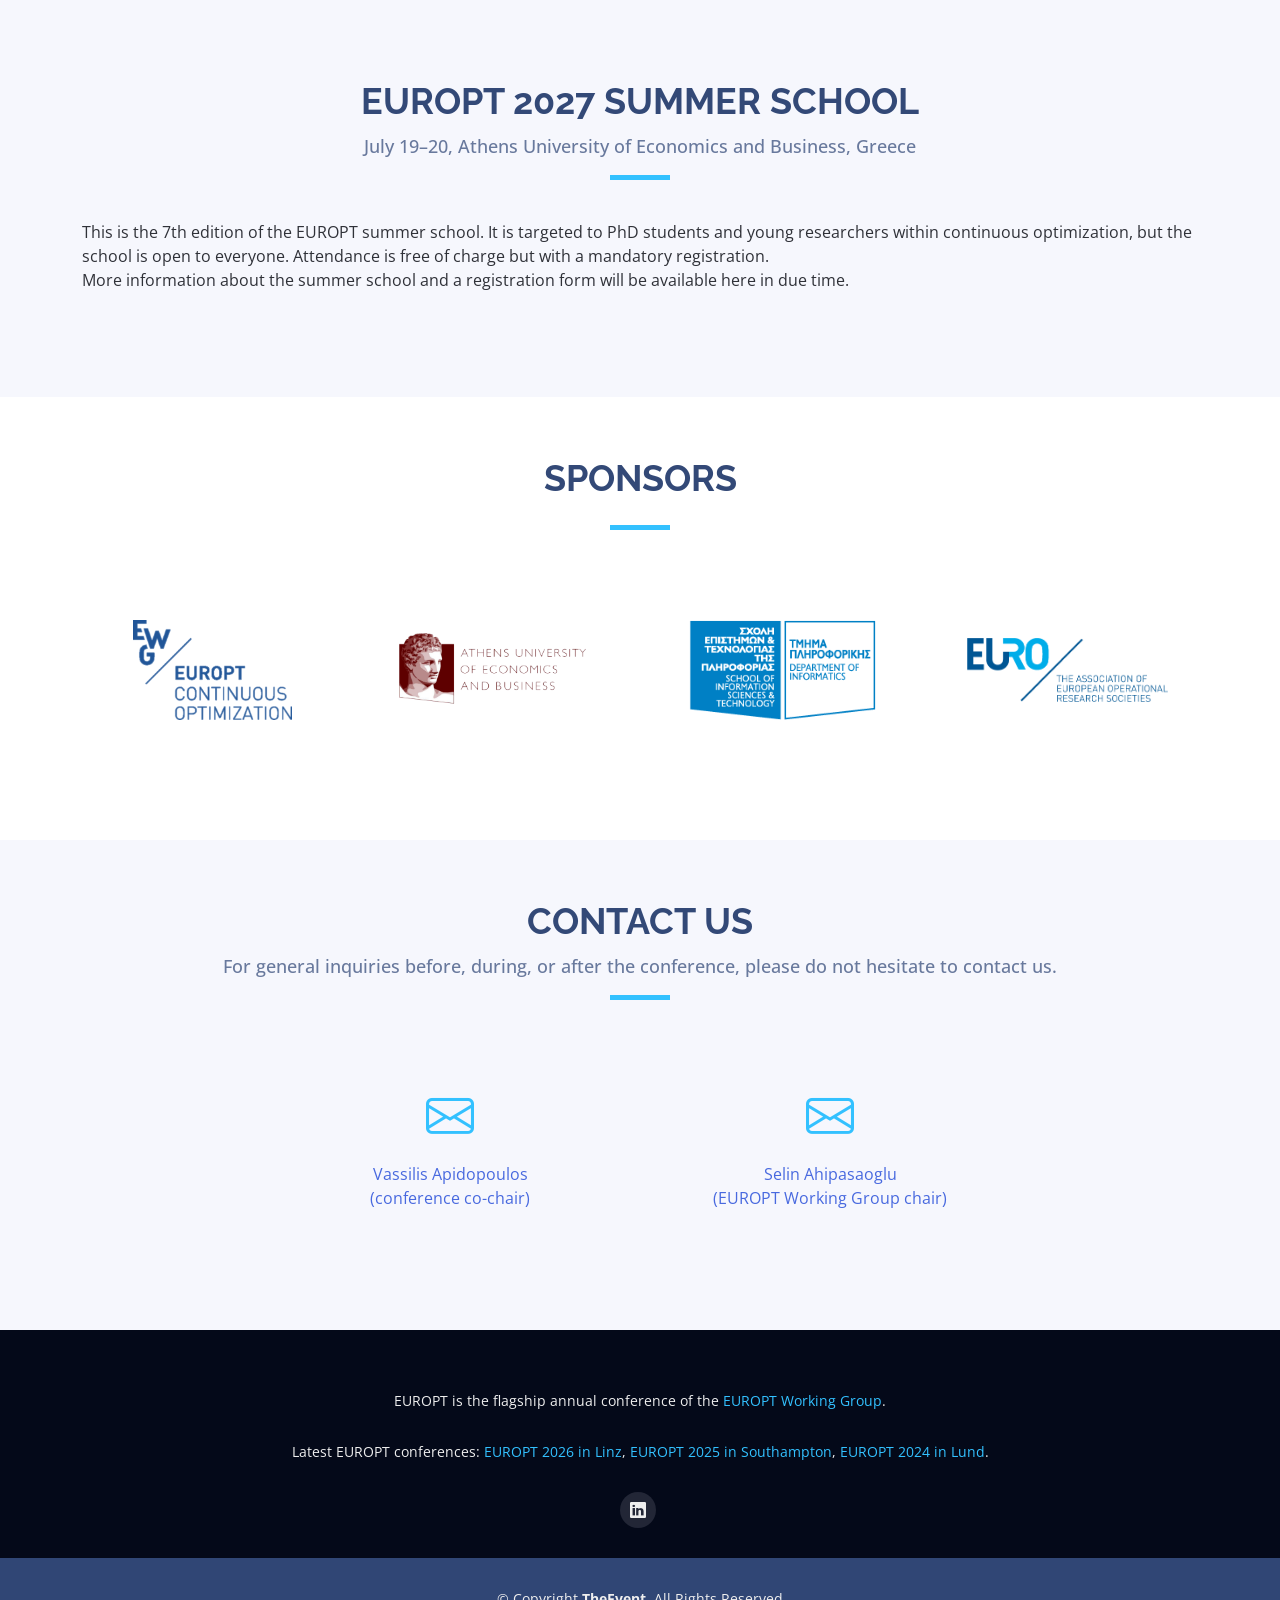
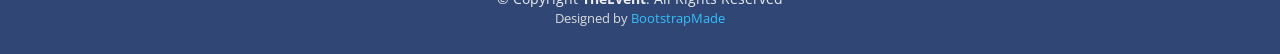
==== commit 411b0394: "fix typo" ====
--- a/index.html
+++ b/index.html
@@ -94,7 +94,7 @@
               advances in continuous optimization, covering theory, algorithms, software, and applications. We aim to
               bring together both theoretical and applied researchers in the field. The event features invited plenary
               lectures, a tribute to <a href="https://www.mit.edu/~dimitrib/home.html" target="_blank" rel="noopener norefrrer">Dimitri P.
-                Bertsekas</a>, as well as invited and contributed sessions. The conference is preceded by the <a
+                Bertsekas</a>, as well as invited and contributed sessions. The conference is followed by the <a
                 href="index.html#summer-school">7th EUROPT Summer School</a>, taking place on July 19&#8211;20.</p>
           </div>
           <div class="col-lg-3">
